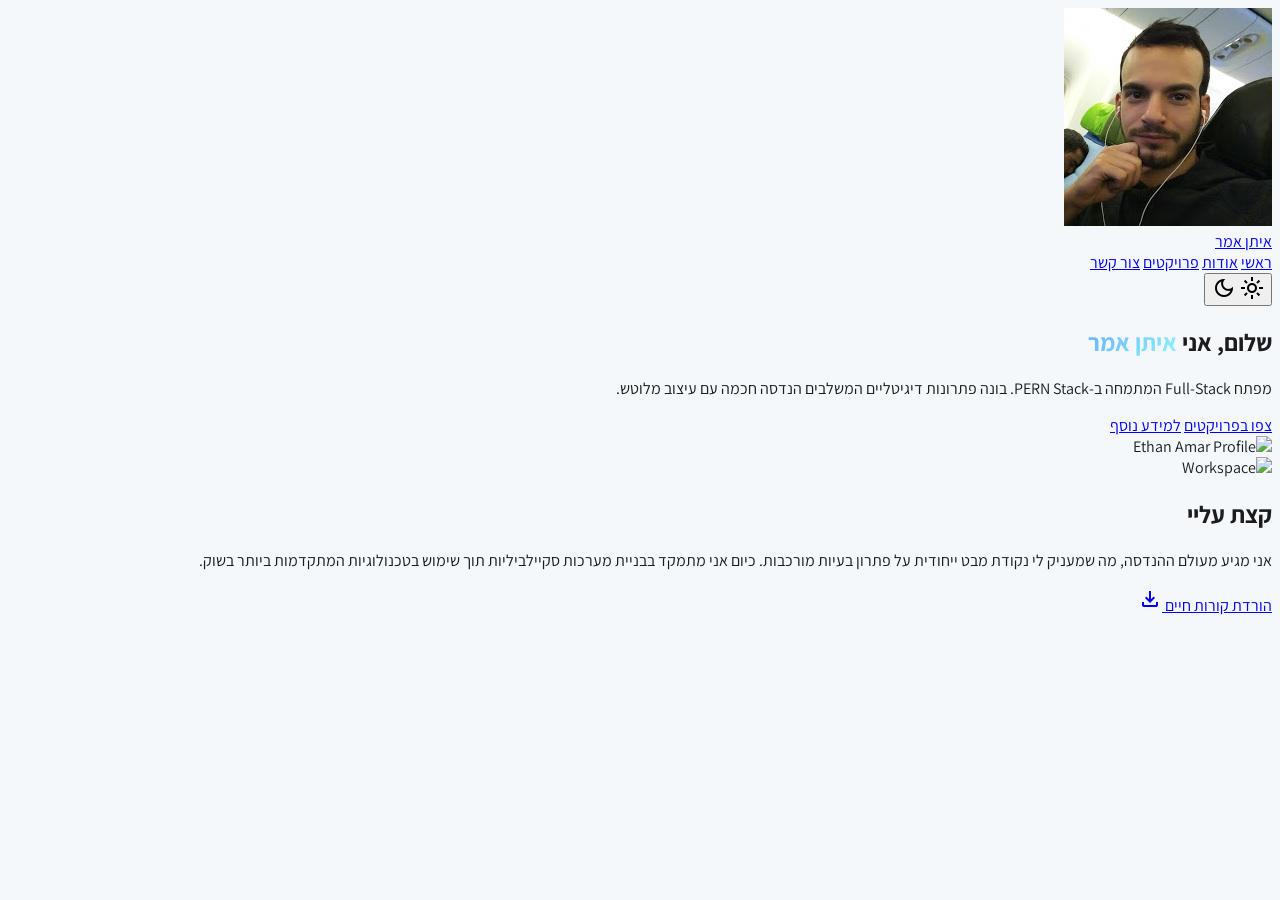
==== index.html @ 46125f2a "MPV and inspiration designs" ====
<!DOCTYPE html>
<html class="light" dir="rtl" lang="he">

<head>
  <meta charset="utf-8" />
  <meta name="viewport" content="width=device-width, initial-scale=1.0" />

  <script src="https://cdn.tailwindcss.com?plugins=forms"></script>
  <link rel="stylesheet" href="https://fonts.googleapis.com/css2?family=Material+Symbols+Outlined" />
  <link rel="stylesheet" href="./style/style.css">

  <script src="./script/tailwind.config.js"></script>
</head>

<body class="font-body">
  <!-- Navigation Bar -->
  <nav class="fixed top-0 w-full z-50 border-b border-on-surface/10 bg-surface/80 backdrop-blur-md">
    <div class="max-w-7xl mx-auto flex justify-between items-center px-8 py-4">
      <a href="index.html">
        <div class="flex items-center gap-3">
          <div class="w-10 h-10 rounded-full overflow-hidden border-2 border-primary shadow-sm">
            <img src="./images/profile-pic.jpg" alt="איתן אמר" class="w-full h-full object-cover">
          </div>
          <span class="text-xl font-headline font-bold tracking-tighter">איתן אמר</span>
        </div>
      </a>

      <div class="hidden md:flex items-center gap-10">
        <a href="#hero" class="text-primary font-semibold border-b-2 border-primary">ראשי</a>
        <a href="#about" class="hover:text-primary transition-colors">אודות</a>
        <a href="#projects" class="hover:text-primary transition-colors">פרויקטים</a>
        <a href="#contact" class="hover:text-primary transition-colors">צור קשר</a>
      </div>

      <button id="theme-toggle" class="p-2.5 rounded-xl border-on-surface/10 bg-surface/80 backdrop-blur-md hover:ring-2 ring-primary transition-all ">
        <span id="theme-light-icon" class="material-symbols-outlined hidden">light_mode</span>
        <span id="theme-dark-icon" class="material-symbols-outlined">dark_mode</span>
      </button>
    </div>
  </nav>

  <main>
    <!-- Hero Section -->
    <section id="hero"
      class="pt-40 pb-20 px-8 max-w-7xl mx-auto flex flex-col md:flex-row-reverse items-center justify-between gap-12">
      <div class="w-full md:w-1/2 text-right space-y-6">
        <h1 class="text-5xl md:text-7xl font-headline font-black leading-tight">
          שלום, אני <span class="hero-gradient-text">איתן אמר</span>
        </h1>
        <p class="text-xl text-on-surface-variant max-w-xl leading-relaxed">
          מפתח Full-Stack המתמחה ב-PERN Stack. בונה פתרונות דיגיטליים המשלבים הנדסה חכמה עם עיצוב מלוטש.
        </p>
        <div class="flex flex-row-reverse gap-4">
          <a href="#projects"
            class="bg-hero-grad text-white px-8 py-4 rounded-2xl font-bold text-lg hover:scale-95 transition-transform shadow-lg shadow-primary/20">צפו
            בפרויקטים</a>
          <a href="#about"
            class="bg-surface-container px-8 py-4 rounded-2xl font-bold text-lg hover:bg-on-surface/5 transition-colors border border-on-surface/10">למידע
            נוסף</a>
        </div>
      </div>

      <div class="w-full md:w-1/2 flex justify-center">
        <div class="relative w-80 h-80 md:w-[450px] md:h-[450px]">
          <div class="absolute inset-0 hero-gradient rounded-full opacity-10 animate-pulse"></div>
          <img alt="Ethan Amar Profile"
            class="w-full h-full object-cover rounded-[3rem] shadow-2xl grayscale hover:grayscale-0 transition-all duration-700"
            data-alt="Professional portrait of a modern minimalist designer in a light grey studio setting with soft natural window light"
            src="https://lh3.googleusercontent.com/aida-public/[base64]" />
        </div>
    </section>

    <section id="about" class="bg-surface-container py-24 px-8">
      <div class="max-w-7xl mx-auto flex flex-col md:flex-row items-center gap-16">
        <div class="w-full md:w-1/2">
          <div class="aspect-square bg-on-surface/5 rounded-[2.5rem] overflow-hidden border border-on-surface/10">
            <img src="./images/workspace.jpg" class="w-full h-full object-cover" alt="Workspace">
          </div>
        </div>
        <div class="w-full md:w-1/2 text-right space-y-6">
          <h2 class="text-4xl font-headline font-bold">קצת עליי</h2>
          <div class="w-16 h-1.5 bg-hero-grad rounded-full mr-0 ml-auto"></div>
          <p class="text-lg text-on-surface-variant leading-loose">
            אני מגיע מעולם ההנדסה, מה שמעניק לי נקודת מבט ייחודית על פתרון בעיות מורכבות. כיום אני מתמקד בבניית מערכות
            סקיילביליות תוך שימוש בטכנולוגיות המתקדמות ביותר בשוק.
          </p>

          <div class="pt-4">
            <a href="./projects/Eitan_Amar_CV.pdf" download
              class="inline-flex items-center gap-3 bg-primary text-surface px-8 py-3.5 rounded-xl font-bold hover:opacity-90 transition-all shadow-md">
              <span>הורדת קורות חיים</span>
              <span class="material-symbols-outlined">download</span>
            </a>
          </div>
        </div>
      </div>
    </section>
  </main>

  <script src="./script/main.js"></script>
</body>

</html>
---- style/style.css ----
@import url('https://fonts.googleapis.com/css2?family=Assistant:wght@300;400;600;700&family=Heebo:wght@300;700;900&display=swap');

/* Color palette configuration: 
   Light mode uses Cyan/Teal tones, Dark mode uses Purple/Indigo tones.
*/

:root {
    /* Light Mode: Cyan/Teal Theme */
    --color-primary: #49a1ff;
    --color-primary-variant: #8ff5ff;
    --color-surface: #f5f8fa;
    --color-on-surface: #1a1c1e;
    --color-on-surface-variant: #5c6063;
    --color-surface-container: #e1e7ed;
    --gradient-hero: linear-gradient(135deg, #65afff 0%, #8ff5ff 100%);
    --card-shadow: 0 4px 20px rgba(0, 76, 85, 0.08);
}

.dark {
    /* Dark Mode: Purple/Indigo Theme */
    --color-primary: #9795ff;
    --color-primary-variant: #4a40e0;
    --color-surface: #0f0c1d;
    --color-on-surface: #f1f0ff;
    --color-on-surface-variant: #a2a1b5;
    --color-surface-container: #1b182e;
    --gradient-hero: linear-gradient(135deg, #4a40e0 0%, #9795ff 100%);
    --card-shadow: 0 4px 30px rgba(0, 0, 0, 0.6);
}

/* Base styles and typography */
body {
    background-color: var(--color-surface);
    color: var(--color-on-surface);
    transition: background-color 0.3s ease, color 0.3s ease;
    font-family: 'Assistant', sans-serif;
}

/* Hero Background Color */
.hero-gradient {
    background: var(--gradient-hero);
}

.hero-gradient-text {
    background: var(--gradient-hero);
    background-clip: text;
    -webkit-background-clip: text;
    -webkit-text-fill-color: transparent;
}

.material-symbols-outlined {
    font-variation-settings: 'FILL' 0, 'wght' 400, 'GRAD' 0, 'opsz' 24;
}
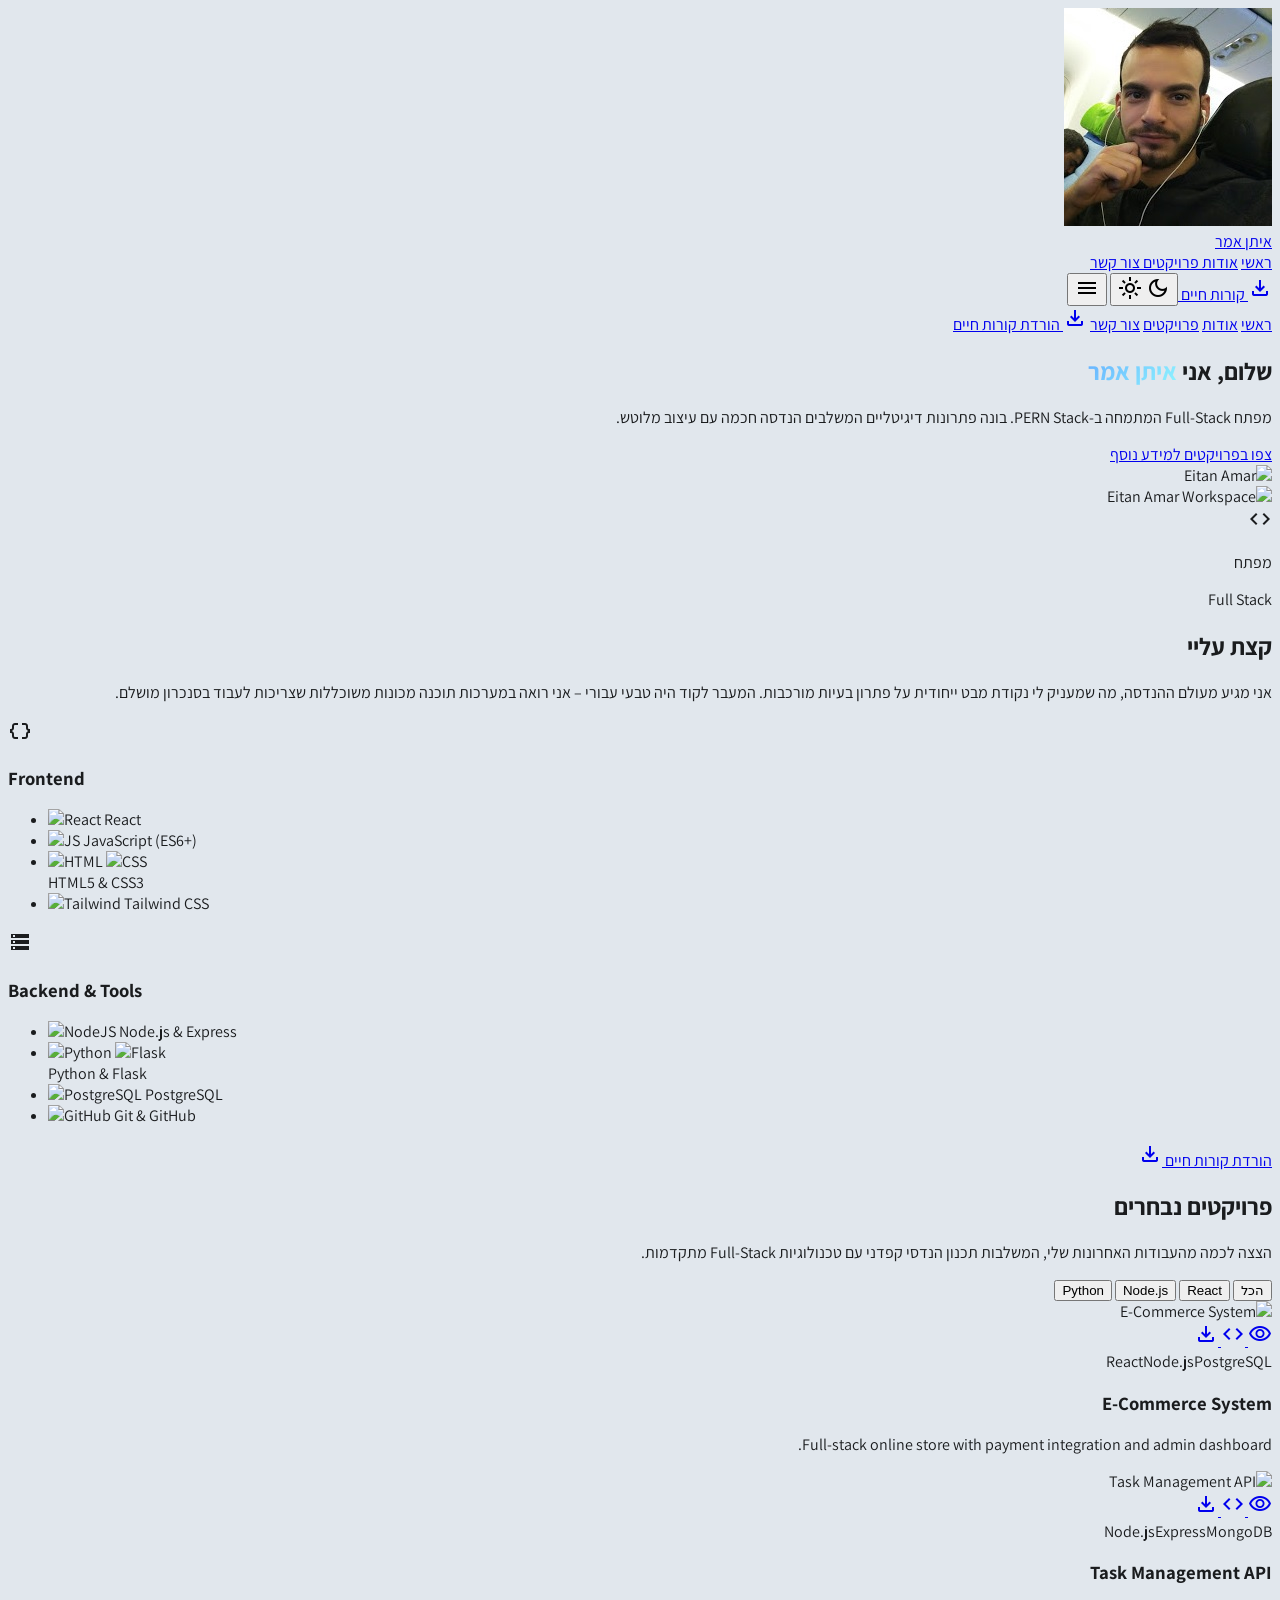
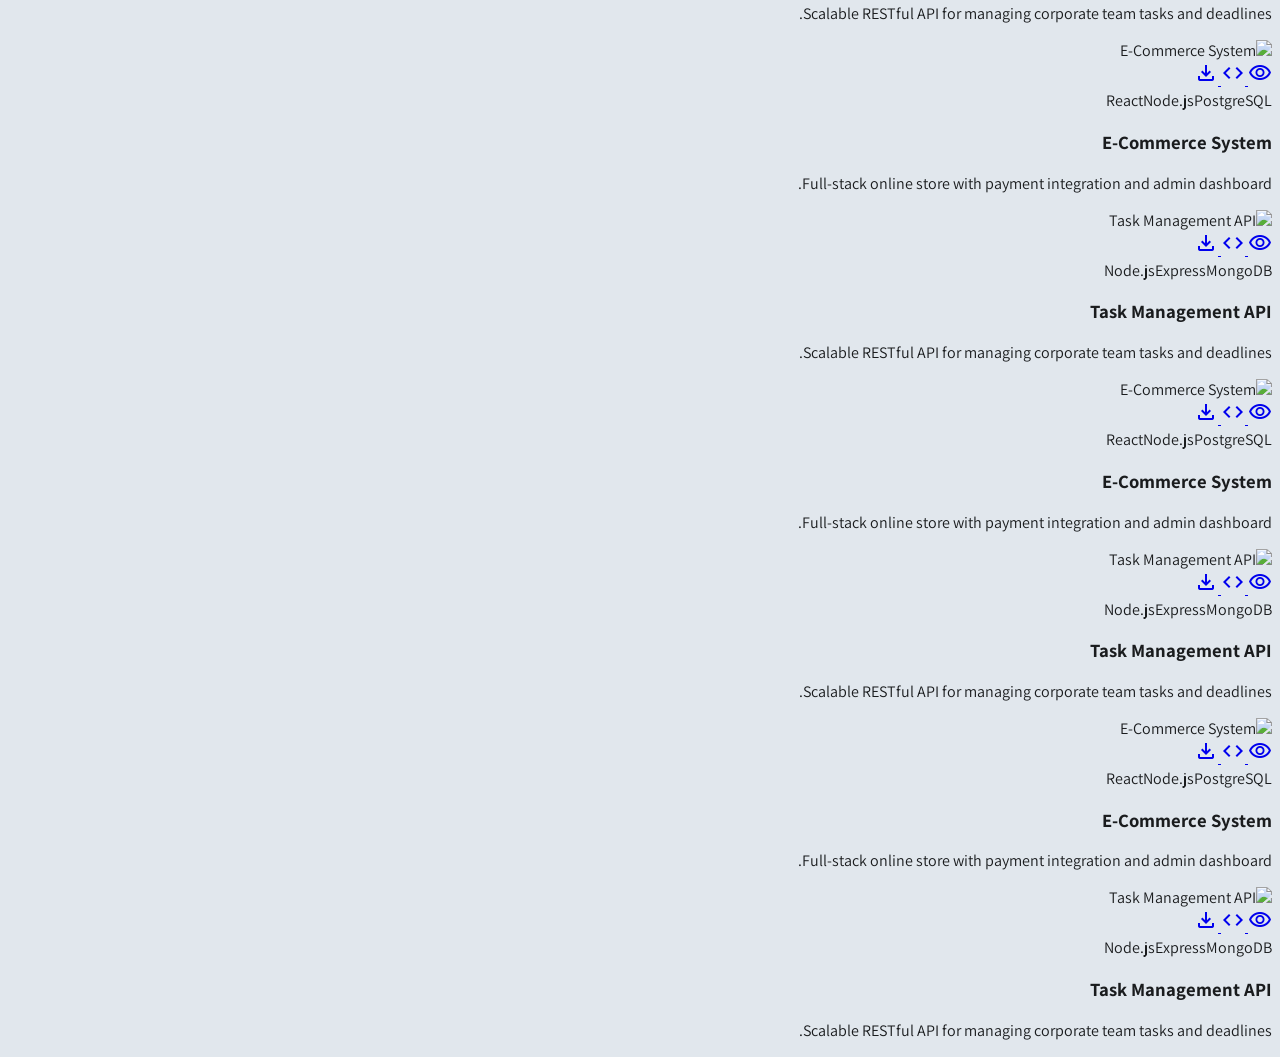
==== commit 9e9b59e1: "Hero, About and Projects sections" ====
--- a/index.html
+++ b/index.html
@@ -9,95 +9,307 @@
   <link rel="stylesheet" href="https://fonts.googleapis.com/css2?family=Material+Symbols+Outlined" />
   <link rel="stylesheet" href="./style/style.css">
 
+  <link href="https://unpkg.com/aos@2.3.1/dist/aos.css" rel="stylesheet">
+  <script src="https://unpkg.com/aos@2.3.1/dist/aos.js"></script>
+
   <script src="./script/tailwind.config.js"></script>
 </head>
 
 <body class="font-body">
-  <!-- Navigation Bar -->
-  <nav class="fixed top-0 w-full z-50 border-b border-on-surface/10 bg-surface/80 backdrop-blur-md">
-    <div class="max-w-7xl mx-auto flex justify-between items-center px-8 py-4">
-      <a href="index.html">
+  <header>
+    <!-- Navigation Bar -->
+    <nav
+      class="fixed top-0 w-full z-50 border-b border-on-surface/5 bg-surface/70 backdrop-blur-xl transition-all duration-300">
+      <div class="max-w-7xl mx-auto flex justify-between items-center px-6 md:px-8 py-3">
+        <!-- Logo & Profile -->
+        <a href="index.html">
+          <div class="flex items-center gap-3 group">
+            <div
+              class="w-10 h-10 rounded-full overflow-hidden border-2 border-primary shadow-sm group-hover:scale-105 transition-transform">
+              <img src="./images/profile-pic.jpg" alt="איתן אמר" class="w-full h-full object-cover">
+            </div>
+            <span class="text-xl font-headline font-bold tracking-tighter text-on-surface">איתן אמר</span>
+          </div>
+        </a>
+
+        <!-- Desktop Links -->
+        <div class="hidden md:flex items-center gap-10">
+          <a href="#hero"
+            class="relative text-primary font-bold after:absolute after:bottom-[-4px] after:right-0 after:w-full after:h-0.5 after:bg-primary">ראשי</a>
+          <a href="#about" class="text-on-surface-variant hover:text-primary transition-colors relative group">
+            אודות
+            <span class="absolute bottom-[-4px] right-0 w-0 h-0.5 bg-primary transition-all group-hover:w-full"></span>
+          </a>
+          <a href="#projects" class="text-on-surface-variant hover:text-primary transition-colors relative group">
+            פרויקטים
+            <span class="absolute bottom-[-4px] right-0 w-0 h-0.5 bg-primary transition-all group-hover:w-full"></span>
+          </a>
+          <a href="#contact" class="text-on-surface-variant hover:text-primary transition-colors relative group">
+            צור קשר
+            <span class="absolute bottom-[-4px] right-0 w-0 h-0.5 bg-primary transition-all group-hover:w-full"></span>
+          </a>
+        </div>
+
+        <!-- Actions -->
         <div class="flex items-center gap-3">
-          <div class="w-10 h-10 rounded-full overflow-hidden border-2 border-primary shadow-sm">
-            <img src="./images/profile-pic.jpg" alt="איתן אמר" class="w-full h-full object-cover">
-          </div>
-          <span class="text-xl font-headline font-bold tracking-tighter">איתן אמר</span>
-        </div>
-      </a>
-
-      <div class="hidden md:flex items-center gap-10">
-        <a href="#hero" class="text-primary font-semibold border-b-2 border-primary">ראשי</a>
-        <a href="#about" class="hover:text-primary transition-colors">אודות</a>
-        <a href="#projects" class="hover:text-primary transition-colors">פרויקטים</a>
-        <a href="#contact" class="hover:text-primary transition-colors">צור קשר</a>
-      </div>
-
-      <button id="theme-toggle" class="p-2.5 rounded-xl border-on-surface/10 bg-surface/80 backdrop-blur-md hover:ring-2 ring-primary transition-all ">
-        <span id="theme-light-icon" class="material-symbols-outlined hidden">light_mode</span>
-        <span id="theme-dark-icon" class="material-symbols-outlined">dark_mode</span>
-      </button>
-    </div>
-  </nav>
+          <a href="./projects/Eitan_Amar_CV.pdf" download
+            class="hidden sm:flex items-center gap-2 bg-primary/10 text-primary px-4 py-2 rounded-xl font-bold text-sm hover:bg-primary hover:text-surface transition-all">
+            <span class="material-symbols-outlined text-lg">download</span>
+            קורות חיים
+          </a>
+          <!-- Light and Dark Toggle Button -->
+          <button id="theme-toggle"
+            class="p-2.5 rounded-xl hover:bg-primary/10 transition-all duration-300 group flex items-center justify-center">
+            <span id="theme-dark-icon"
+              class="material-symbols-outlined text-on-surface group-hover:text-purple-400 group-hover:rotate-12 transition-all duration-300">
+              dark_mode
+            </span>
+            <span id="theme-light-icon"
+              class="material-symbols-outlined text-on-surface group-hover:text-blue-300 group-hover:scale-110 transition-all duration-300 hidden">
+              light_mode
+            </span>
+          </button>
+          <!-- Mobile Menu Button -->
+          <button id="mobile-menu-btn" class="md:hidden p-2 rounded-xl text-on-surface">
+            <span class="material-symbols-outlined">menu</span>
+          </button>
+        </div>
+      </div>
+
+      <!-- Mobile Menu -->
+      <div id="mobile-menu"
+        class="md:hidden absolute top-full left-0 w-full bg-surface/95 backdrop-blur-xl border-b border-on-surface/5 py-8 px-8 flex flex-col gap-6 shadow-2xl transition-all duration-300 ease-in-out invisible opacity-0 -translate-y-4">
+        <a href="#hero" class="text-2xl font-bold text-primary border-r-4 border-primary pr-4">ראשי</a>
+        <a href="#about"
+          class="text-xl font-medium text-on-surface-variant hover:text-primary pr-4 transition-colors">אודות</a>
+        <a href="#projects"
+          class="text-xl font-medium text-on-surface-variant hover:text-primary pr-4 transition-colors">פרויקטים</a>
+        <a href="#contact"
+          class="text-xl font-medium text-on-surface-variant hover:text-primary pr-4 transition-colors">צור קשר</a>
+        <a href="./projects/Eitan_Amar_CV.pdf" download
+          class="mt-4 flex items-center justify-center gap-2 bg-primary text-surface py-4 rounded-2xl font-bold text-lg">
+          <span class="material-symbols-outlined">download</span>
+          הורדת קורות חיים
+        </a>
+      </div>
+    </nav>
+  </header>
 
   <main>
     <!-- Hero Section -->
     <section id="hero"
-      class="pt-40 pb-20 px-8 max-w-7xl mx-auto flex flex-col md:flex-row-reverse items-center justify-between gap-12">
-      <div class="w-full md:w-1/2 text-right space-y-6">
-        <h1 class="text-5xl md:text-7xl font-headline font-black leading-tight">
+      class="mt-20 md:pt-20 pb-24 px-8 max-w-7xl mx-auto flex flex-col md:flex-row-reverse items-center justify-between gap-16">
+      <div class="w-full md:w-1/2 space-y-8 text-center md:text-right">
+        <h1 data-aos="fade-up" class="text-6xl md:text-8xl font-headline font-black text-on-surface">
           שלום, אני <span class="hero-gradient-text">איתן אמר</span>
         </h1>
-        <p class="text-xl text-on-surface-variant max-w-xl leading-relaxed">
-          מפתח Full-Stack המתמחה ב-PERN Stack. בונה פתרונות דיגיטליים המשלבים הנדסה חכמה עם עיצוב מלוטש.
-        </p>
-        <div class="flex flex-row-reverse gap-4">
+
+        <div data-aos="fade-right" data-aos-delay="200" class="relative group">
+          <p class="text-xl md:text-2xl font-body text-on-surface-variant max-w-xl leading-relaxed">
+            מפתח Full-Stack המתמחה ב-PERN Stack. בונה פתרונות דיגיטליים המשלבים הנדסה חכמה עם עיצוב מלוטש.
+          </p>
+        </div>
+
+        <div class="flex flex-row-reverse gap-6 pt-4">
           <a href="#projects"
-            class="bg-hero-grad text-white px-8 py-4 rounded-2xl font-bold text-lg hover:scale-95 transition-transform shadow-lg shadow-primary/20">צפו
-            בפרויקטים</a>
+            class="bg-hero-grad text-white px-10 py-4 rounded-2xl font-bold text-xl transition-all duration-300 hover:scale-[0.98] hover:shadow-primary-glow">
+            צפו בפרויקטים
+          </a>
           <a href="#about"
-            class="bg-surface-container px-8 py-4 rounded-2xl font-bold text-lg hover:bg-on-surface/5 transition-colors border border-on-surface/10">למידע
-            נוסף</a>
+            class="bg-surface-container-high text-on-surface px-10 py-4 rounded-2xl font-bold text-xl border border-on-surface/10 hover:bg-surface-container transition-all">
+            למידע נוסף
+          </a>
         </div>
       </div>
 
       <div class="w-full md:w-1/2 flex justify-center">
-        <div class="relative w-80 h-80 md:w-[450px] md:h-[450px]">
-          <div class="absolute inset-0 hero-gradient rounded-full opacity-10 animate-pulse"></div>
-          <img alt="Ethan Amar Profile"
-            class="w-full h-full object-cover rounded-[3rem] shadow-2xl grayscale hover:grayscale-0 transition-all duration-700"
-            data-alt="Professional portrait of a modern minimalist designer in a light grey studio setting with soft natural window light"
-            src="https://lh3.googleusercontent.com/aida-public/[base64]" />
-        </div>
+        <div class="relative group">
+          <div
+            class="absolute -inset-4 bg-hero-grad opacity-20 blur-3xl rounded-full group-hover:opacity-30 transition-opacity">
+          </div>
+          <div
+            class="relative w-72 h-72 md:w-[480px] md:h-[480px] overflow-hidden rounded-[4rem] border-8 border-surface-container shadow-2xl">
+            <img
+              src="https://lh3.googleusercontent.com/aida-public/[base64]"
+              class="w-full h-full object-cover grayscale hover:grayscale-0 transition-all duration-700 scale-110 hover:scale-100"
+              alt="Eitan Amar">
+          </div>
+        </div>
+      </div>
     </section>
 
-    <section id="about" class="bg-surface-container py-24 px-8">
-      <div class="max-w-7xl mx-auto flex flex-col md:flex-row items-center gap-16">
-        <div class="w-full md:w-1/2">
-          <div class="aspect-square bg-on-surface/5 rounded-[2.5rem] overflow-hidden border border-on-surface/10">
-            <img src="./images/workspace.jpg" class="w-full h-full object-cover" alt="Workspace">
-          </div>
-        </div>
-        <div class="w-full md:w-1/2 text-right space-y-6">
-          <h2 class="text-4xl font-headline font-bold">קצת עליי</h2>
-          <div class="w-16 h-1.5 bg-hero-grad rounded-full mr-0 ml-auto"></div>
-          <p class="text-lg text-on-surface-variant leading-loose">
-            אני מגיע מעולם ההנדסה, מה שמעניק לי נקודת מבט ייחודית על פתרון בעיות מורכבות. כיום אני מתמקד בבניית מערכות
-            סקיילביליות תוך שימוש בטכנולוגיות המתקדמות ביותר בשוק.
+    <!-- About Me Section -->
+    <section id="about" class="relative bg-surface-container py-24 px-8 overflow-hidden">
+      <div
+        class="absolute top-0 left-0 w-72 h-72 bg-primary/5 blur-[120px] rounded-full -translate-x-1/2 -translate-y-1/2">
+      </div>
+      <div class="max-w-7xl mx-auto flex flex-col md:flex-row items-center gap-16 relative z-10">
+
+        <div class="w-full md:w-[40%] flex justify-center items-center" data-aos="fade-left">
+          <div class="relative w-full max-w-[320px] md:max-w-[380px]">
+            <div class="absolute -bottom-4 -right-4 w-full h-full border-2 border-primary/20 rounded-[2rem] -z-10">
+            </div>
+
+            <div
+              class="aspect-[4/5] bg-on-surface/5 rounded-[2rem] overflow-hidden border border-on-surface/10 shadow-2xl">
+              <img src="https://images.unsplash.com/photo-1498050108023-c5249f4df085?auto=format&fit=crop&q=80&w=800"
+                class="w-full h-full object-cover hover:scale-110 transition-transform duration-700"
+                alt="Eitan Amar Workspace">
+            </div>
+
+            <div
+              class="absolute -bottom-4 -left-6 bg-surface p-3 rounded-xl shadow-lg border border-on-surface/5 flex items-center gap-2"
+              data-aos="zoom-in" data-aos-delay="400">
+              <div class="w-10 h-10 bg-primary/10 rounded-lg flex items-center justify-center text-primary">
+                <span class="material-symbols-outlined text-xl">code</span>
+              </div>
+              <div class="text-right">
+                <p class="text-xs text-primary text-on-surface-variant font-bold leading-none">מפתח</p>
+                <p class="text-s font-black text-on-surface">Full Stack</p>
+              </div>
+            </div>
+          </div>
+        </div>
+
+        <div class="w-full md:w-[60%] text-right space-y-8" data-aos="fade-right">
+          <div class="space-y-2">
+            <h2 class="text-4xl md:text-5xl font-headline font-black text-on-surface">קצת עליי</h2>
+            <div class="w-20 h-2 bg-hero-grad rounded-full mr-0 ml-auto"></div>
+          </div>
+
+          <p class="text-xl text-on-surface-variant leading-relaxed font-body">
+            אני מגיע מעולם ההנדסה, מה שמעניק לי נקודת מבט ייחודית על פתרון בעיות מורכבות.
+            המעבר לקוד היה טבעי עבורי – אני רואה במערכות תוכנה מכונות משוכללות שצריכות לעבוד בסנכרון מושלם.
           </p>
 
-          <div class="pt-4">
+          <div class="grid grid-cols-1 sm:grid-cols-2 gap-6 pt-6">
+
+            <div dir="ltr"
+              class="bg-on-surface/5 border border-on-surface/5 rounded-2xl p-6 hover:border-primary/20 transition-all group"
+              data-aos="fade-up">
+              <div class="flex items-center gap-3 mb-6">
+                <div
+                  class="w-10 h-10 rounded-lg bg-primary/10 flex items-center justify-center text-primary group-hover:bg-primary group-hover:text-surface transition-colors">
+                  <span class="material-symbols-outlined">data_object</span>
+                </div>
+                <h3 class="text-xl font-black text-on-surface">Frontend</h3>
+              </div>
+
+              <ul class="space-y-4 text-right">
+                <li class="flex items-center gap-3 text-on-surface-variant font-semibold text-lg group/item">
+                  <img src="https://cdn.jsdelivr.net/gh/devicons/devicon/icons/react/react-original.svg"
+                    class="w-6 h-6 grayscale group-hover/item:grayscale-0 transition-all" alt="React">
+                  React
+                </li>
+                <li class="flex items-center gap-3 text-on-surface-variant font-semibold text-lg group/item">
+                  <img src="https://cdn.jsdelivr.net/gh/devicons/devicon/icons/javascript/javascript-original.svg"
+                    class="w-6 h-6 grayscale group-hover/item:grayscale-0 transition-all" alt="JS">
+                  JavaScript (ES6+)
+                </li>
+                <li class="flex items-center gap-3 text-on-surface-variant font-semibold text-lg group/item">
+                  <div class="flex gap-1">
+                    <img src="https://cdn.jsdelivr.net/gh/devicons/devicon/icons/html5/html5-original.svg"
+                      class="w-6 h-6 grayscale group-hover/item:grayscale-0 transition-all" alt="HTML">
+                    <img src="https://cdn.jsdelivr.net/gh/devicons/devicon/icons/css3/css3-original.svg"
+                      class="w-6 h-6 grayscale group-hover/item:grayscale-0 transition-all" alt="CSS">
+                  </div>
+                  HTML5 & CSS3
+                </li>
+                <li class="flex items-center gap-3 text-on-surface-variant font-semibold text-lg group/item">
+                  <img src="https://cdn.jsdelivr.net/gh/devicons/devicon/icons/tailwindcss/tailwindcss-original.svg"
+                    class="w-6 h-6 grayscale group-hover/item:grayscale-0 transition-all" alt="Tailwind">
+                  Tailwind CSS
+                </li>
+              </ul>
+            </div>
+
+            <div dir="ltr"
+              class="bg-on-surface/5 border border-on-surface/5 rounded-2xl p-6 hover:border-primary/20 transition-all group"
+              data-aos="fade-up" data-aos-delay="100">
+              <div class="flex items-center gap-3 mb-6">
+                <div
+                  class="w-10 h-10 rounded-lg bg-primary/10 flex items-center justify-center text-primary group-hover:bg-primary group-hover:text-surface transition-colors">
+                  <span class="material-symbols-outlined">storage</span>
+                </div>
+                <h3 class="text-xl font-black text-on-surface">Backend & Tools</h3>
+              </div>
+
+              <ul class="space-y-4 text-right">
+                <li class="flex items-center gap-3 text-on-surface-variant font-semibold text-lg group/item">
+                  <img src="https://cdn.jsdelivr.net/gh/devicons/devicon/icons/nodejs/nodejs-original.svg"
+                    class="w-6 h-6 grayscale group-hover/item:grayscale-0 transition-all" alt="NodeJS">
+                  Node.js & Express
+                </li>
+                <li class="flex items-center gap-3 text-on-surface-variant font-semibold text-lg group/item">
+                  <div class="flex gap-1">
+                    <img src="https://cdn.jsdelivr.net/gh/devicons/devicon/icons/python/python-original.svg"
+                      class="w-6 h-6 grayscale group-hover/item:grayscale-0 transition-all" alt="Python">
+                    <img src="https://cdn.jsdelivr.net/gh/devicons/devicon/icons/flask/flask-original.svg"
+                      class="w-6 h-6 dark:invert grayscale group-hover/item:grayscale-0 transition-all" alt="Flask">
+                  </div>
+                  Python & Flask
+                </li>
+                <li class="flex items-center gap-3 text-on-surface-variant font-semibold text-lg group/item">
+                  <img src="https://cdn.jsdelivr.net/gh/devicons/devicon/icons/postgresql/postgresql-original.svg"
+                    class="w-6 h-6 grayscale group-hover/item:grayscale-0 transition-all" alt="PostgreSQL">
+                  PostgreSQL
+                </li>
+                <li class="flex items-center gap-3 text-on-surface-variant font-semibold text-lg group/item">
+                  <img src="https://cdn.jsdelivr.net/gh/devicons/devicon/icons/github/github-original.svg"
+                    class="w-6 h-6 dark:invert grayscale group-hover/item:grayscale-0 transition-all" alt="GitHub">
+                  Git & GitHub
+                </li>
+              </ul>
+            </div>
+
+          </div>
+
+          <div class="pt-6 text-center">
             <a href="./projects/Eitan_Amar_CV.pdf" download
-              class="inline-flex items-center gap-3 bg-primary text-surface px-8 py-3.5 rounded-xl font-bold hover:opacity-90 transition-all shadow-md">
+              class="group inline-flex items-center gap-3 bg-primary text-surface px-10 py-4 rounded-2xl font-bold hover:shadow-primary-glow transition-all duration-300">
               <span>הורדת קורות חיים</span>
-              <span class="material-symbols-outlined">download</span>
+              <span class="material-symbols-outlined group-hover:translate-y-1 transition-transform">download</span>
             </a>
           </div>
         </div>
+
+      </div>
+    </section>
+    <section id="projects" class="py-24 px-8 bg-surface">
+      <div class="max-w-7xl mx-auto">
+
+        <div class="text-center mb-16" data-aos="fade-up">
+          <h2 class="text-4xl md:text-5xl font-headline font-black text-on-surface mb-4">פרויקטים נבחרים</h2>
+          <div class="w-24 h-2 bg-hero-grad rounded-full mx-auto"></div>
+          <p class="mt-6 text-on-surface-variant max-w-2xl mx-auto text-lg">
+            הצצה לכמה מהעבודות האחרונות שלי, המשלבות תכנון הנדסי קפדני עם טכנולוגיות Full-Stack מתקדמות.
+          </p>
+        </div>
+
+        <div class="flex flex-wrap justify-center gap-4 mb-12" data-aos="fade-up" data-aos-delay="100">
+          <button
+            class="filter-btn active px-6 py-2 rounded-full font-bold transition-all border border-primary bg-primary text-surface"
+            data-filter="all">הכל</button>
+          <button
+            class="filter-btn px-6 py-2 rounded-full font-bold transition-all border border-on-surface/10 text-on-surface-variant hover:border-primary hover:text-primary"
+            data-filter="react">React</button>
+          <button
+            class="filter-btn px-6 py-2 rounded-full font-bold transition-all border border-on-surface/10 text-on-surface-variant hover:border-primary hover:text-primary"
+            data-filter="node">Node.js</button>
+          <button
+            class="filter-btn px-6 py-2 rounded-full font-bold transition-all border border-on-surface/10 text-on-surface-variant hover:border-primary hover:text-primary"
+            data-filter="python">Python</button>
+        </div>
+
+        <div id="projects-grid" class="grid grid-cols-1 md:grid-cols-2 lg:grid-cols-3 gap-8">
+        </div>
+
       </div>
     </section>
   </main>
 
   <script src="./script/main.js"></script>
+  <script src="./script/projects.js"></script>
 </body>
 
 </html>
--- a/style/style.css
+++ b/style/style.css
@@ -1,44 +1,48 @@
 @import url('https://fonts.googleapis.com/css2?family=Assistant:wght@300;400;600;700&family=Heebo:wght@300;700;900&display=swap');
 
-/* Color palette configuration: 
-   Light mode uses Cyan/Teal tones, Dark mode uses Purple/Indigo tones.
+/* Color palette configuration using RGB numbers only.
+   This allows Tailwind to use the /opacity syntax globally.
 */
 
 :root {
-    /* Light Mode: Cyan/Teal Theme */
-    --color-primary: #49a1ff;
-    --color-primary-variant: #8ff5ff;
-    --color-surface: #f5f8fa;
-    --color-on-surface: #1a1c1e;
-    --color-on-surface-variant: #5c6063;
-    --color-surface-container: #e1e7ed;
+    /* Light Mode: Cyan/Teal Theme (RGB values) */
+    --color-primary: 73 161 255;             /* #49a1ff */
+    --color-primary-variant: 143 245 255;    /* #8ff5ff */
+    --color-surface: 225 231 237;            /* #e1e7ed */
+    --color-on-surface: 26 28 30;            /* #1a1c1e */
+    --color-surface-container: 245 248 250;  /* #f5f8fa */
+    --color-on-surface-variant: 92 96 99;    /* #5c6063 */
+    
+    --nav-bg: 255 255, 255;
     --gradient-hero: linear-gradient(135deg, #65afff 0%, #8ff5ff 100%);
-    --card-shadow: 0 4px 20px rgba(0, 76, 85, 0.08);
+    --shadow-primary-glow: 0 0 20px rgba(73, 161, 255, 0.4);
 }
 
 .dark {
-    /* Dark Mode: Purple/Indigo Theme */
-    --color-primary: #9795ff;
-    --color-primary-variant: #4a40e0;
-    --color-surface: #0f0c1d;
-    --color-on-surface: #f1f0ff;
-    --color-on-surface-variant: #a2a1b5;
-    --color-surface-container: #1b182e;
+    /* Dark Mode: Purple/Indigo Theme (RGB values) */
+    --color-primary: 151 149 255;            /* #9795ff */
+    --color-primary-variant: 74 64 224;      /* #4a40e0 */
+    --color-surface: 15 12 29;               /* #0f0c1d */
+    --color-on-surface: 241 240 255;         /* #f1f0ff */
+    --color-on-surface-variant: 162 161 181; /* #a2a1b5 */
+    --color-surface-container: 27 24 46;     /* #1b182e */
+
+    --nav-bg: 15 12 29;
     --gradient-hero: linear-gradient(135deg, #4a40e0 0%, #9795ff 100%);
-    --card-shadow: 0 4px 30px rgba(0, 0, 0, 0.6);
+    --shadow-primary-glow: 0 0 25px rgba(151, 149, 255, 0.5);
 }
 
-/* Base styles and typography */
+/* Updated body to use rgb() with the variables */
 body {
-    background-color: var(--color-surface);
-    color: var(--color-on-surface);
+    background-color: rgb(var(--color-surface));
+    color: rgb(var(--color-on-surface));
     transition: background-color 0.3s ease, color 0.3s ease;
     font-family: 'Assistant', sans-serif;
 }
 
-/* Hero Background Color */
-.hero-gradient {
-    background: var(--gradient-hero);
+.glass-nav {
+    background-color: rgba(var(--nav-bg), 0.75);
+    backdrop-filter: blur(12px);
 }
 
 .hero-gradient-text {
@@ -50,4 +54,4 @@
 
 .material-symbols-outlined {
     font-variation-settings: 'FILL' 0, 'wght' 400, 'GRAD' 0, 'opsz' 24;
-}
+}
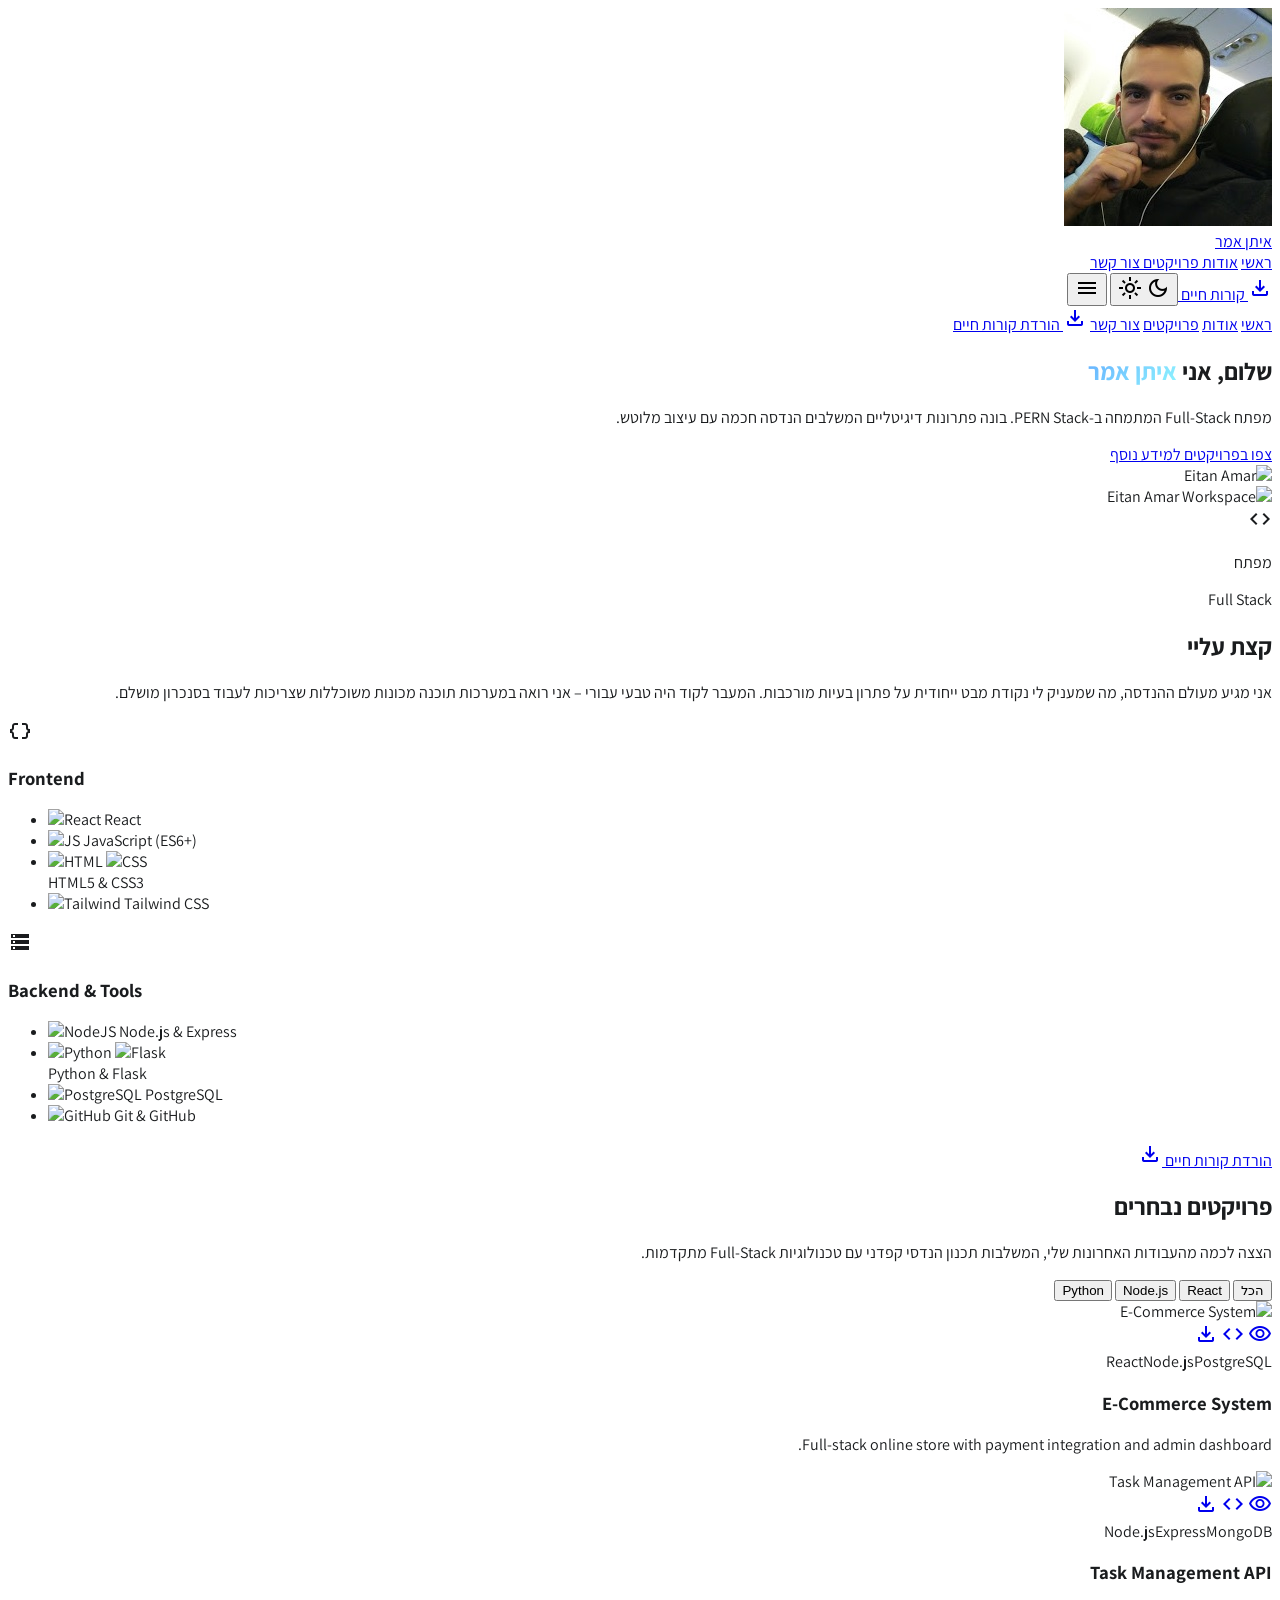
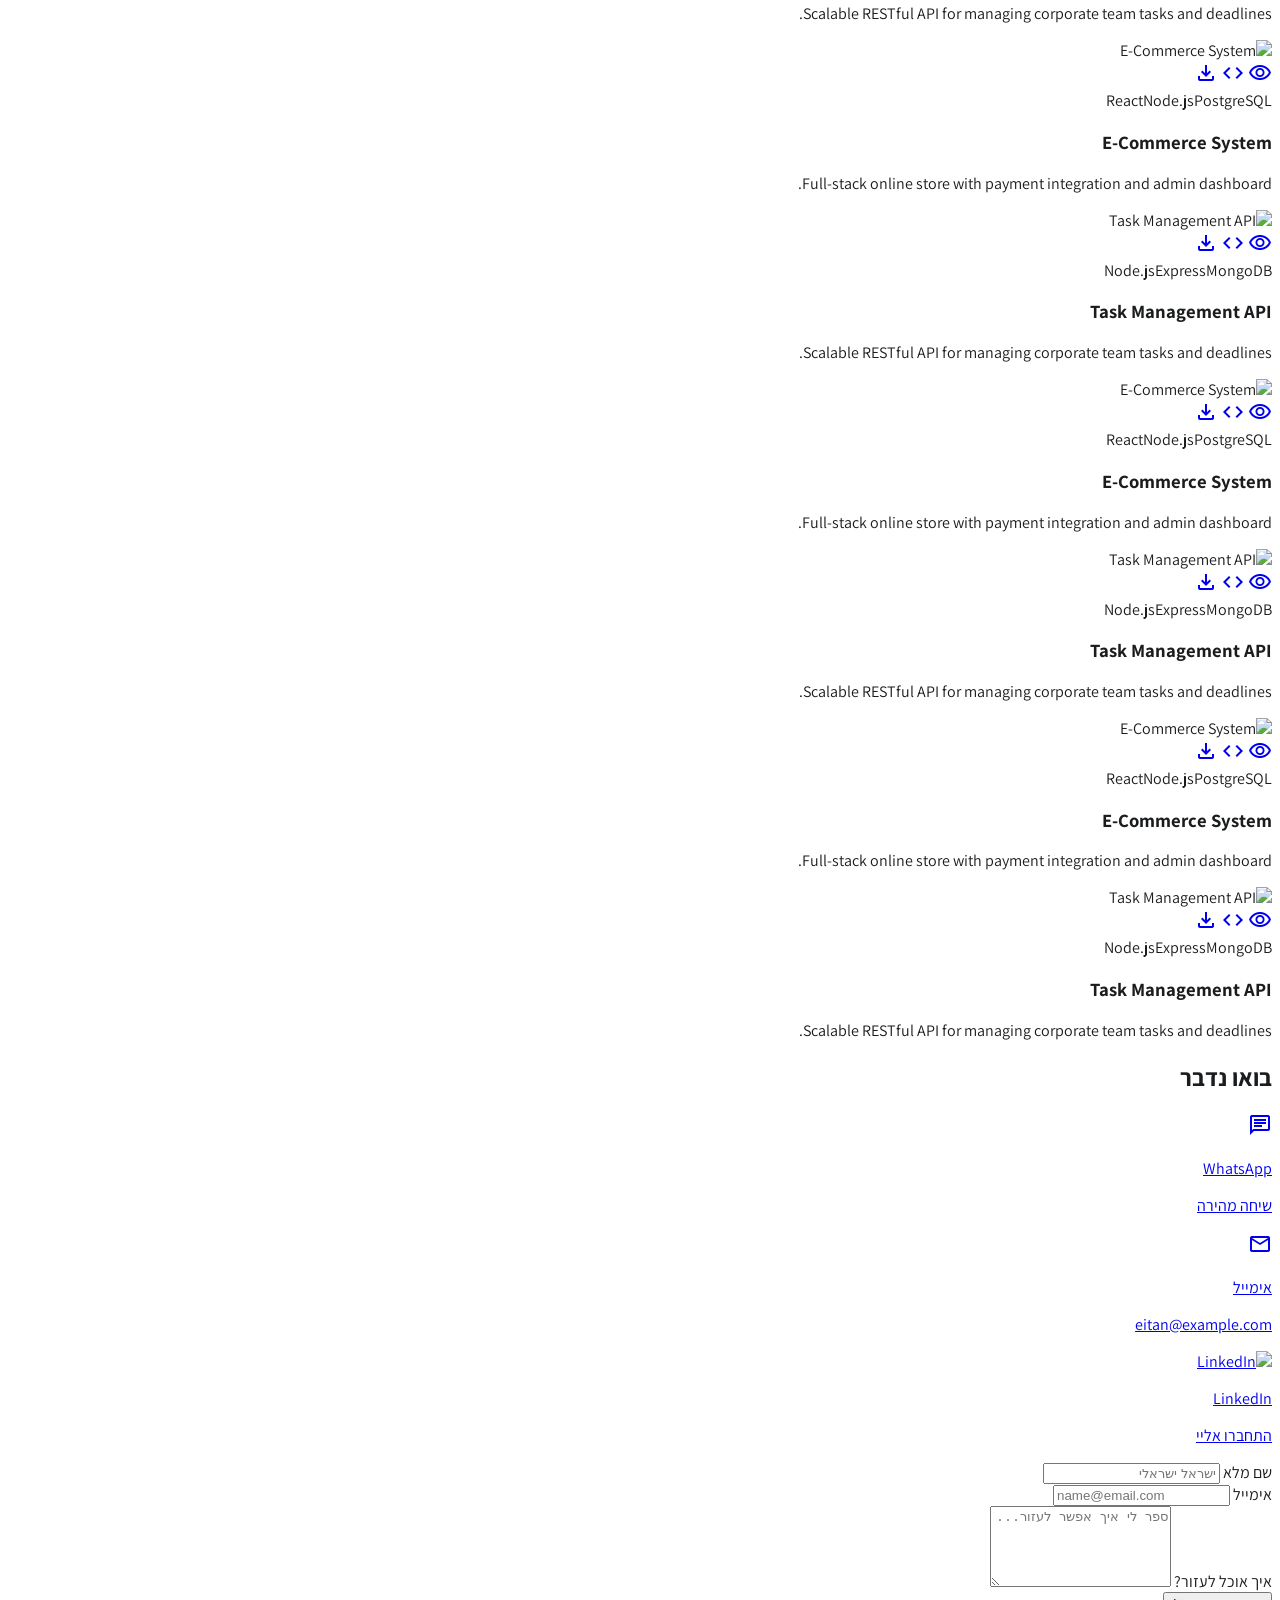
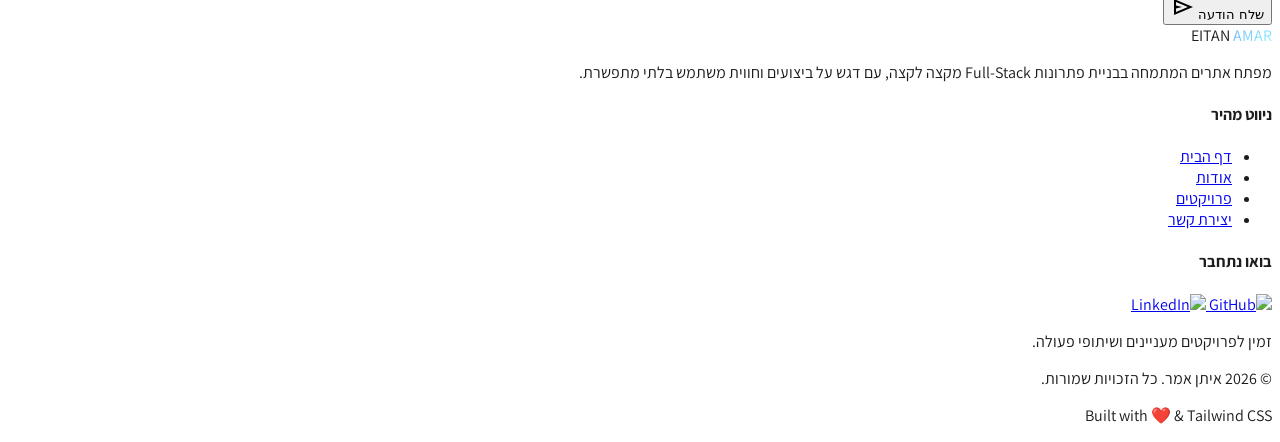
==== commit 081e0c78: "Contact and Footer" ====
--- a/index.html
+++ b/index.html
@@ -5,13 +5,13 @@
   <meta charset="utf-8" />
   <meta name="viewport" content="width=device-width, initial-scale=1.0" />
 
-  <script src="https://cdn.tailwindcss.com?plugins=forms"></script>
   <link rel="stylesheet" href="https://fonts.googleapis.com/css2?family=Material+Symbols+Outlined" />
   <link rel="stylesheet" href="./style/style.css">
 
   <link href="https://unpkg.com/aos@2.3.1/dist/aos.css" rel="stylesheet">
   <script src="https://unpkg.com/aos@2.3.1/dist/aos.js"></script>
 
+  <script src="https://cdn.tailwindcss.com?plugins=forms"></script>
   <script src="./script/tailwind.config.js"></script>
 </head>
 
@@ -52,7 +52,7 @@
 
         <!-- Actions -->
         <div class="flex items-center gap-3">
-          <a href="./projects/Eitan_Amar_CV.pdf" download
+          <a href="./assets/Ethan-Amar-CV26.pdf" download
             class="hidden sm:flex items-center gap-2 bg-primary/10 text-primary px-4 py-2 rounded-xl font-bold text-sm hover:bg-primary hover:text-surface transition-all">
             <span class="material-symbols-outlined text-lg">download</span>
             קורות חיים
@@ -86,8 +86,8 @@
           class="text-xl font-medium text-on-surface-variant hover:text-primary pr-4 transition-colors">פרויקטים</a>
         <a href="#contact"
           class="text-xl font-medium text-on-surface-variant hover:text-primary pr-4 transition-colors">צור קשר</a>
-        <a href="./projects/Eitan_Amar_CV.pdf" download
-          class="mt-4 flex items-center justify-center gap-2 bg-primary text-surface py-4 rounded-2xl font-bold text-lg">
+        <a href="./assets/Ethan-Amar-CV26.pdf" download
+          class="mt-4 flex items-center justify-center gap-2 bg-primary text-white py-4 rounded-2xl font-bold text-lg">
           <span class="material-symbols-outlined">download</span>
           הורדת קורות חיים
         </a>
@@ -112,7 +112,7 @@
 
         <div class="flex flex-row-reverse gap-6 pt-4">
           <a href="#projects"
-            class="bg-hero-grad text-white px-10 py-4 rounded-2xl font-bold text-xl transition-all duration-300 hover:scale-[0.98] hover:shadow-primary-glow">
+            class="bg-hero-grad text-surface px-10 py-4 rounded-2xl font-bold text-xl transition-all duration-300 hover:scale-[0.98] hover:shadow-primary-glow">
             צפו בפרויקטים
           </a>
           <a href="#about"
@@ -275,6 +275,8 @@
 
       </div>
     </section>
+
+    <!-- Projects Section -->
     <section id="projects" class="py-24 px-8 bg-surface">
       <div class="max-w-7xl mx-auto">
 
@@ -301,12 +303,160 @@
             data-filter="python">Python</button>
         </div>
 
-        <div id="projects-grid" class="grid grid-cols-1 md:grid-cols-2 lg:grid-cols-3 gap-8">
-        </div>
-
+        <div id="projects-grid"
+          class="flex md:grid md:grid-cols-2 lg:grid-cols-3 gap-6 overflow-x-auto md:overflow-x-visible snap-x snap-mandatory scrollbar-hide pb-8">
+        </div>
+
+        <div class="flex md:hidden justify-center gap-2 mt-4" id="carousel-dots">
+        </div>
+
+      </div>
+    </section>
+
+    <!-- Contact Me Section -->
+    <section id="contact" class="py-24 px-8 bg-surface-container relative overflow-hidden">
+      <div
+        class="absolute top-1/2 left-1/2 -translate-x-1/2 -translate-y-1/2 w-[600px] h-[600px] bg-primary/5 blur-[120px] rounded-full pointer-events-none">
+      </div>
+
+      <div class="max-w-7xl mx-auto relative z-10">
+        <div class="text-center mb-16" data-aos="fade-up">
+          <h2 class="text-4xl md:text-5xl font-headline font-black text-on-surface mb-4">בואו נדבר</h2>
+          <div class="w-20 h-1.5 bg-hero-grad rounded-full mx-auto"></div>
+        </div>
+
+        <div class="grid grid-cols-1 lg:grid-cols-3 gap-8 items-stretch">
+
+          <div class="lg:col-span-1 flex flex-col gap-4" data-aos="fade-left">
+
+            <a href="https://wa.me/..." target="_blank"
+              class="flex-1 group flex items-center gap-5 p-6 bg-green-500/[0.03] rounded-[2rem] border border-green-500/10 hover:bg-green-500/[0.06] hover:border-green-500/30 transition-all duration-300">
+              <div
+                class="w-12 h-12 bg-green-500/10 rounded-2xl flex items-center justify-center text-green-500 group-hover:scale-110 transition-transform">
+                <span class="material-symbols-outlined">chat</span>
+              </div>
+              <div class="text-right">
+                <p class="text-[11px] text-green-600/60 font-bold uppercase tracking-wider">WhatsApp</p>
+                <p class="text-lg font-bold text-on-surface">שיחה מהירה</p>
+              </div>
+            </a>
+
+            <a href="mailto:eitan@example.com"
+              class="flex-1 group flex items-center gap-5 p-6 bg-primary/[0.03] rounded-[2rem] border border-primary/10 hover:bg-primary/[0.06] hover:border-primary/30 transition-all duration-300">
+              <div
+                class="w-12 h-12 bg-primary/10 rounded-2xl flex items-center justify-center text-primary group-hover:scale-110 transition-transform">
+                <span class="material-symbols-outlined">mail</span>
+              </div>
+              <div class="text-right">
+                <p class="text-[11px] text-primary/60 font-bold uppercase tracking-wider">אימייל</p>
+                <p class="text-lg font-bold text-on-surface">eitan@example.com</p>
+              </div>
+            </a>
+
+            <a href="#"
+              class="flex-1 group flex items-center gap-5 p-6 bg-blue-600/[0.03] rounded-[2rem] border border-blue-600/10 hover:bg-blue-600/[0.06] hover:border-blue-600/30 transition-all duration-300">
+              <div class="w-12 h-12 bg-blue-600/10 rounded-2xl flex items-center justify-center">
+                <img src="https://cdn.jsdelivr.net/gh/devicons/devicon/icons/linkedin/linkedin-original.svg"
+                  class="w-6 h-6" alt="LinkedIn">
+              </div>
+              <div class="text-right">
+                <p class="text-[11px] text-blue-600/60 font-bold uppercase tracking-wider">LinkedIn</p>
+                <p class="text-lg font-bold text-on-surface">התחברו אליי</p>
+              </div>
+            </a>
+          </div>
+
+          <div class="lg:col-span-2" data-aos="fade-right">
+            <form id="contact-form"
+              class="h-full bg-surface-container/30 backdrop-blur-sm p-8 md:p-10 rounded-[2.5rem] border border-on-surface/5 shadow-2xl flex flex-col justify-between">
+              <div class="space-y-6">
+                <div class="grid grid-cols-1 md:grid-cols-2 gap-6">
+                  <div class="space-y-2">
+                    <label class="text-xs font-black pr-2 text-primary">שם מלא</label>
+                    <input type="text" required placeholder="ישראל ישראלי"
+                      class="w-full px-6 py-4 rounded-2xl bg-surface border border-primary/10 focus:border-primary focus:ring-4 focus:ring-primary/5 focus:bg-surface-container transition-all outline-none text-right">
+                  </div>
+                  <div class="space-y-2">
+                    <label class="text-xs font-black pr-2 text-primary">אימייל</label>
+                    <input type="email" required placeholder="name@email.com" dir="ltr"
+                      class="w-full px-6 py-4 rounded-2xl bg-surface border border-primary/10 focus:border-primary focus:ring-4 focus:ring-primary/5 focus:bg-surface-container transition-all outline-none">
+                  </div>
+                </div>
+
+                <div class="space-y-2">
+                  <label class="text-xs font-black pr-2 text-primary">איך אוכל לעזור?</label>
+                  <textarea required rows="5" placeholder="ספר לי איך אפשר לעזור..."
+                    class="w-full px-6 py-4 rounded-2xl bg-surface border border-primary/10 focus:border-primary focus:ring-4 focus:ring-primary/5 focus:bg-surface-container transition-all outline-none text-right resize-none"></textarea>
+                </div>
+              </div>
+
+              <button type="submit"
+                class="mt-8 w-full md:w-max bg-hero-grad text-white px-12 py-4 rounded-2xl font-black text-lg hover:shadow-primary-glow transition-all duration-300 flex items-center justify-center gap-3 mr-auto">
+                <span>שלח הודעה</span>
+                <span class="material-symbols-outlined -scale-x-100">send</span>
+              </button>
+            </form>
+          </div>
+
+        </div>
       </div>
     </section>
   </main>
+
+  <!-- Footer -->
+  <footer class="bg-surface border-t border-on-surface/5 pt-16 pb-8 px-8">
+    <div class="max-w-7xl mx-auto">
+      <div class="grid grid-cols-1 md:grid-cols-3 gap-12 mb-12">
+
+        <div class="space-y-4 text-right">
+          <div class="text-2xl font-headline font-black tracking-tighter">
+            <span class="text-on-surface">EITAN</span>
+            <span class="hero-gradient-text text-primary">AMAR</span>
+          </div>
+          <p class="text-on-surface-variant leading-relaxed max-w-xs">
+            מפתח אתרים המתמחה בבניית פתרונות Full-Stack מקצה לקצה, עם דגש על ביצועים וחווית משתמש בלתי מתפשרת.
+          </p>
+        </div>
+
+        <div class="text-right">
+          <h4 class="text-on-surface font-black mb-6">ניווט מהיר</h4>
+          <ul class="space-y-4 text-on-surface-variant font-medium">
+            <li><a href="#hero" class="hover:text-primary transition-colors">דף הבית</a></li>
+            <li><a href="#about" class="hover:text-primary transition-colors">אודות</a></li>
+            <li><a href="#projects" class="hover:text-primary transition-colors">פרויקטים</a></li>
+            <li><a href="#contact" class="hover:text-primary transition-colors">יצירת קשר</a></li>
+          </ul>
+        </div>
+
+        <div class="text-right">
+          <h4 class="text-on-surface font-black mb-6">בואו נתחבר</h4>
+          <div class="flex flex-row gap-4">
+            <a href="#"
+              class="w-10 h-10 rounded-xl bg-on-surface/5 flex items-center justify-center hover:bg-primary/10 hover:text-primary transition-all">
+              <img src="https://cdn.jsdelivr.net/gh/devicons/devicon/icons/github/github-original.svg"
+                class="w-5 h-5 dark:invert" alt="GitHub">
+            </a>
+            <a href="#"
+              class="w-10 h-10 rounded-xl bg-on-surface/5 flex items-center justify-center hover:bg-primary/10 hover:text-primary transition-all">
+              <img src="https://cdn.jsdelivr.net/gh/devicons/devicon/icons/linkedin/linkedin-original.svg"
+                class="w-5 h-5" alt="LinkedIn">
+            </a>
+          </div>
+          <p class="mt-6 text-sm text-on-surface-variant">
+            זמין לפרויקטים מעניינים ושיתופי פעולה.
+          </p>
+        </div>
+      </div>
+
+      <div
+        class="pt-8 border-t border-on-surface/5 flex flex-col md:flex-row-reverse justify-between items-center gap-4 text-on-surface-variant text-sm font-medium">
+        <p>© 2026 איתן אמר. כל הזכויות שמורות.</p>
+        <div class="flex items-center gap-2">
+          <p>Built with ❤️ & Tailwind CSS</p>
+        </div>
+      </div>
+    </div>
+  </footer>
 
   <script src="./script/main.js"></script>
   <script src="./script/projects.js"></script>
--- a/style/style.css
+++ b/style/style.css
@@ -8,7 +8,7 @@
     /* Light Mode: Cyan/Teal Theme (RGB values) */
     --color-primary: 73 161 255;             /* #49a1ff */
     --color-primary-variant: 143 245 255;    /* #8ff5ff */
-    --color-surface: 225 231 237;            /* #e1e7ed */
+    --color-surface: 255 255 255;            /* #ffffff */
     --color-on-surface: 26 28 30;            /* #1a1c1e */
     --color-surface-container: 245 248 250;  /* #f5f8fa */
     --color-on-surface-variant: 92 96 99;    /* #5c6063 */
@@ -54,4 +54,26 @@
 
 .material-symbols-outlined {
     font-variation-settings: 'FILL' 0, 'wght' 400, 'GRAD' 0, 'opsz' 24;
+}
+
+
+/* ------- Projects Section ------- */
+/* Hide scrollbar for Chrome, Safari and Opera */
+.scrollbar-hide::-webkit-scrollbar {
+    display: none;
+}
+
+/* Hide scrollbar for IE, Edge and Firefox */
+.scrollbar-hide {
+    -ms-overflow-style: none;  /* IE and Edge */
+    scrollbar-width: none;  /* Firefox */
+}
+
+/* Ensure each card snaps into place on mobile */
+@media (max-width: 768px) {
+    #projects-grid > div {
+        min-width: 85vw;
+        snap-align: center;
+        margin-left: 1rem;
+    }
 }
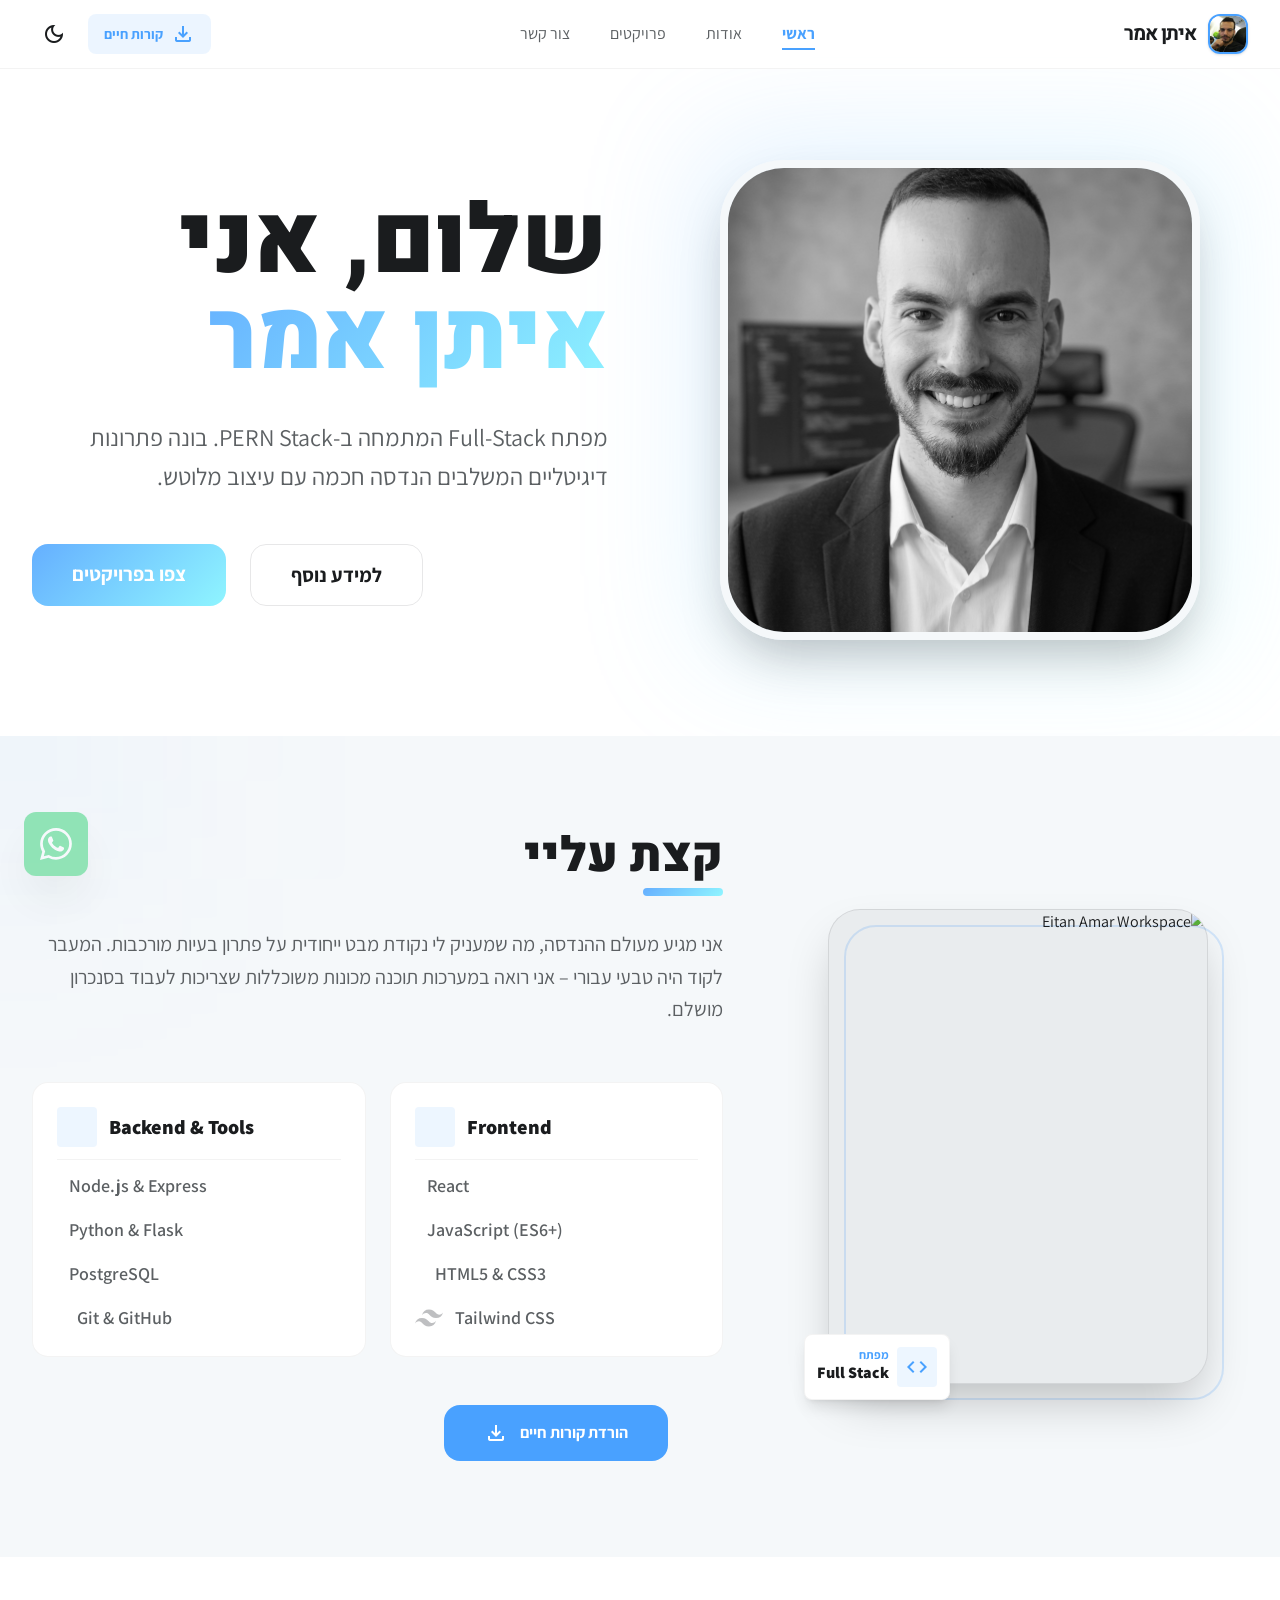
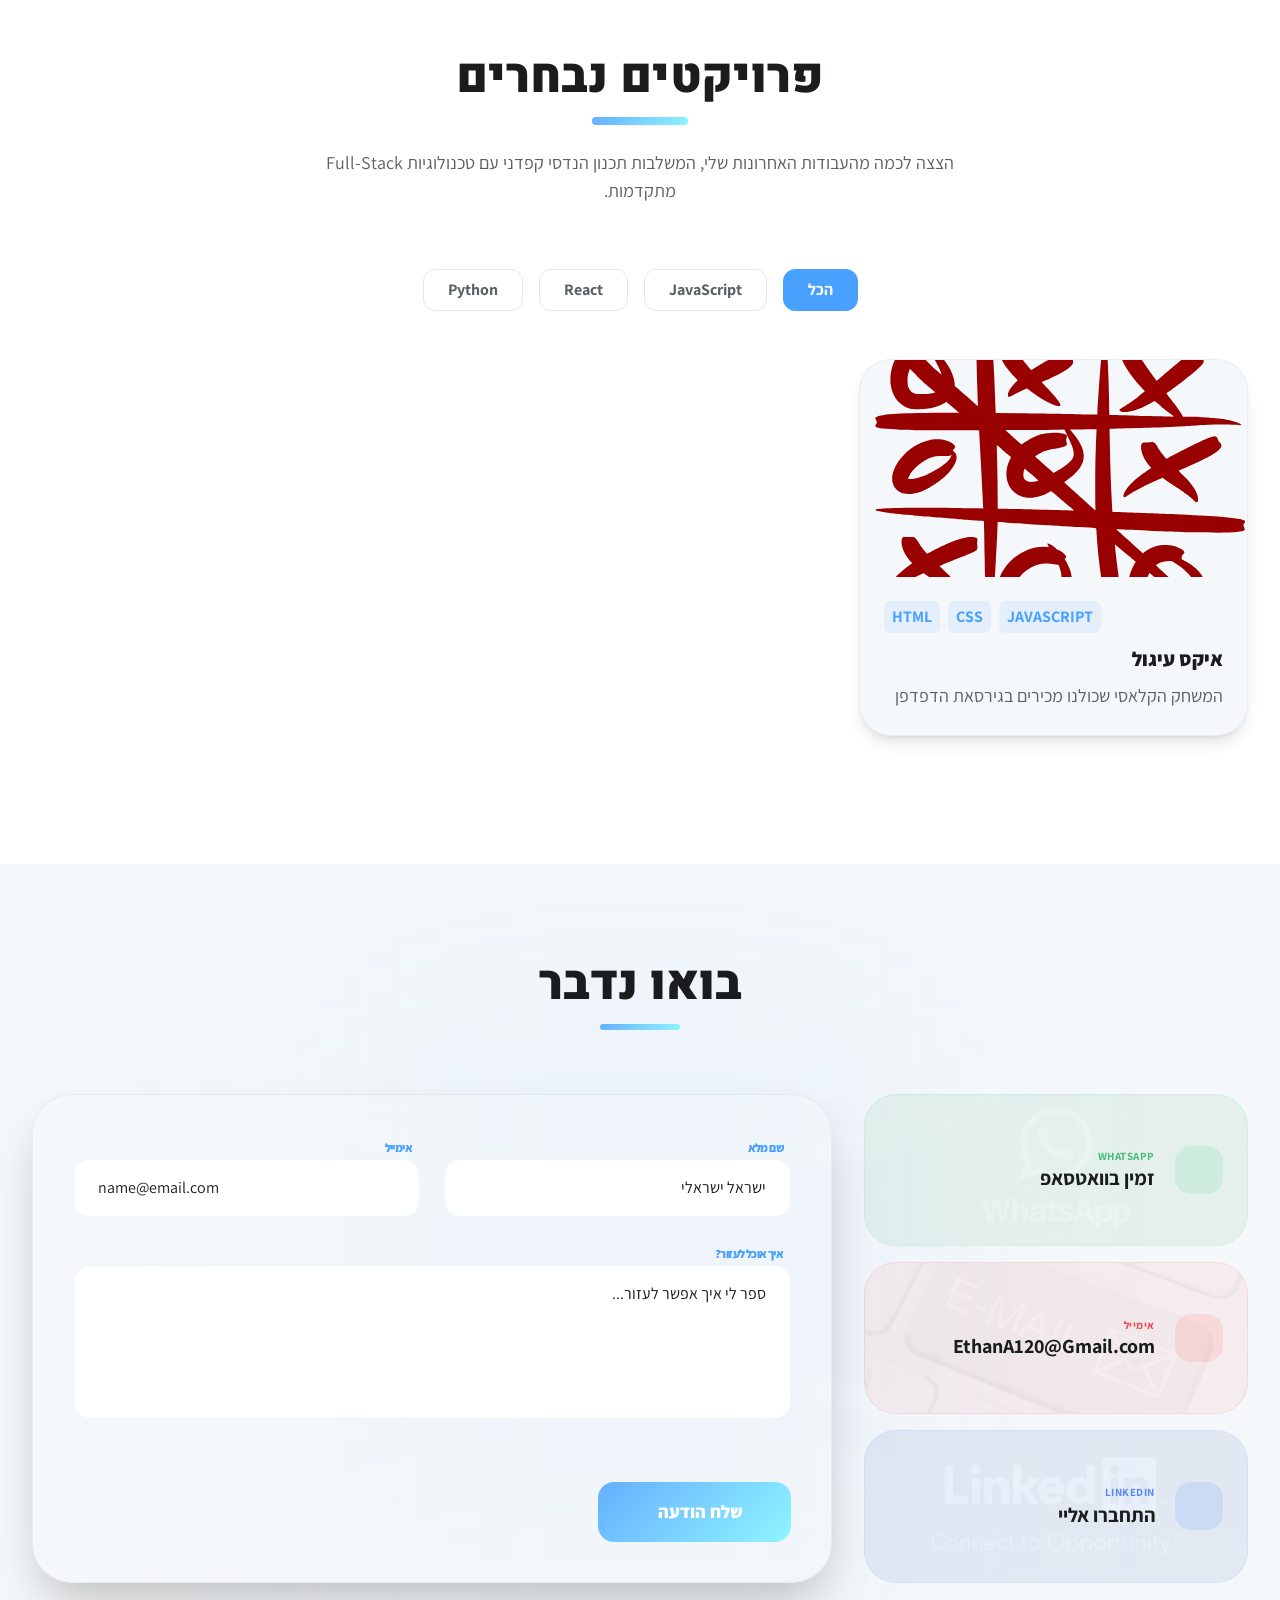
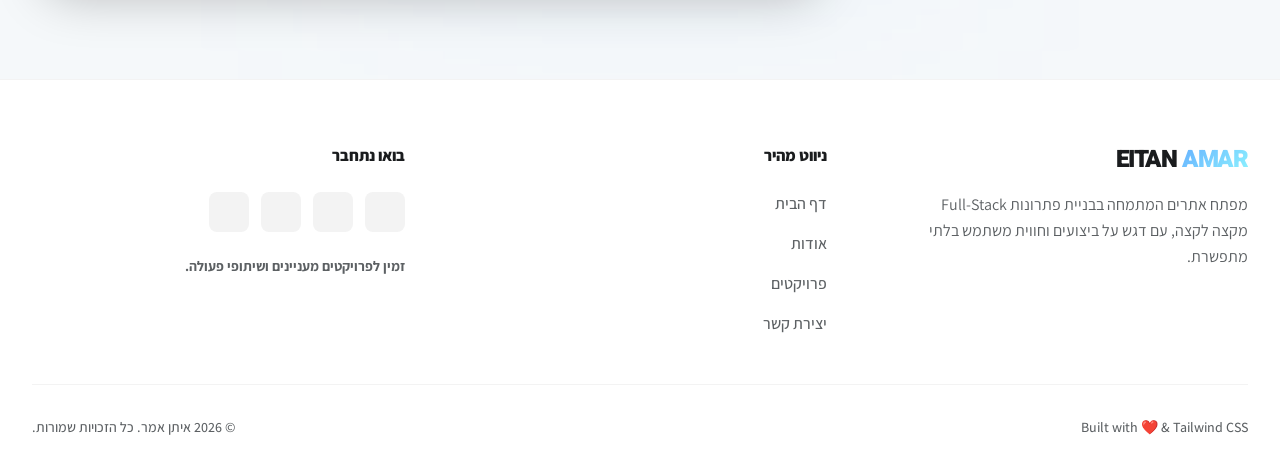
==== commit c9ae2f62: "Beta" ====
--- a/index.html
+++ b/index.html
@@ -4,15 +4,17 @@
 <head>
   <meta charset="utf-8" />
   <meta name="viewport" content="width=device-width, initial-scale=1.0" />
-
+  <title>Eitan Amar | Portfolio</title>
+
+  <link rel="shortcut icon" href="./images/favicon.png" type="image/x-icon">
+  <link rel="stylesheet" href="https://cdnjs.cloudflare.com/ajax/libs/font-awesome/7.0.1/css/all.min.css">
   <link rel="stylesheet" href="https://fonts.googleapis.com/css2?family=Material+Symbols+Outlined" />
-  <link rel="stylesheet" href="./style/style.css">
-
+  
   <link href="https://unpkg.com/aos@2.3.1/dist/aos.css" rel="stylesheet">
   <script src="https://unpkg.com/aos@2.3.1/dist/aos.js"></script>
-
-  <script src="https://cdn.tailwindcss.com?plugins=forms"></script>
-  <script src="./script/tailwind.config.js"></script>
+  
+  <link rel="stylesheet" href="./style/style.css">
+  <link rel="stylesheet" href="./style/tailwind-style.css">
 </head>
 
 <body class="font-body">
@@ -64,8 +66,8 @@
               class="material-symbols-outlined text-on-surface group-hover:text-purple-400 group-hover:rotate-12 transition-all duration-300">
               dark_mode
             </span>
-            <span id="theme-light-icon"
-              class="material-symbols-outlined text-on-surface group-hover:text-blue-300 group-hover:scale-110 transition-all duration-300 hidden">
+            <span id="theme-light-icon" hidden
+              class="material-symbols-outlined text-on-surface group-hover:text-blue-300 group-hover:scale-110 transition-all duration-300">
               light_mode
             </span>
           </button>
@@ -96,6 +98,16 @@
   </header>
 
   <main>
+    <!-- Whatsapp Icon -->
+  <a href="https://wa.me/972549440663?text=היי,%20אשמח%20לקבל%20פרטים%20נוספים" target="_blank"
+    aria-label="פנייה לוואטסאפ של המפתח אתרים"
+    class="fixed bottom-6 left-6 opacity-40 bg-green-500 text-white p-3 md:p-4 rounded-full shadow-2xl hover:opacity-100 hover:scale-110 transition-all z-50">
+    <svg xmlns="http://www.w3.org/2000/svg" class="h-6 w-6 md:h-8 md:w-8" fill="currentColor" viewBox="0 0 16 16">
+      <path
+        d="M13.601 2.326A7.854 7.854 0 0 0 7.994 0C3.627 0 .068 3.558.064 7.926c0 1.399.366 2.76 1.057 3.965L0 16l4.204-1.102a7.933 7.933 0 0 0 3.79.965h.004c4.368 0 7.926-3.558 7.93-7.93A7.898 7.898 0 0 0 13.6 2.326zM7.994 14.521a6.573 6.573 0 0 1-3.356-.92l-.24-.144-2.494.654.666-2.433-.156-.251a6.56 6.56 0 0 1-1.007-3.505c0-3.626 2.957-6.584 6.591-6.584a6.56 6.56 0 0 1 4.66 1.931 6.557 6.557 0 0 1 1.928 4.66c-.004 3.639-2.961 6.592-6.592 6.592zm3.615-4.934c-.197-.099-1.17-.578-1.353-.646-.182-.065-.315-.099-.445.099-.133.197-.513.646-.627.775-.114.133-.232.148-.43.05-.197-.1-.836-.308-1.592-.985-.59-.525-.985-1.175-1.103-1.372-.114-.198-.011-.304.088-.403.087-.088.197-.232.296-.346.1-.114.133-.198.198-.33.065-.134.034-.248-.015-.347-.05-.099-.445-1.076-.612-1.47-.16-.389-.323-.335-.445-.34-.114-.007-.247-.007-.38-.007a.729.729 0 0 0-.529.247c-.182.198-.691.677-.691 1.654 0 .977.71 1.916.81 2.049.098.133 1.394 2.132 3.383 2.992.47.205.84.326 1.129.418.475.152.904.129 1.246.08.38-.058 1.171-.48 1.338-.943.164-.464.164-.86.114-.943-.049-.084-.182-.133-.38-.232z" />
+    </svg>
+  </a>
+
     <!-- Hero Section -->
     <section id="hero"
       class="mt-20 md:pt-20 pb-24 px-8 max-w-7xl mx-auto flex flex-col md:flex-row-reverse items-center justify-between gap-16">
@@ -130,7 +142,7 @@
           <div
             class="relative w-72 h-72 md:w-[480px] md:h-[480px] overflow-hidden rounded-[4rem] border-8 border-surface-container shadow-2xl">
             <img
-              src="https://lh3.googleusercontent.com/aida-public/[base64]"
+              src="./images/Passport.png"
               class="w-full h-full object-cover grayscale hover:grayscale-0 transition-all duration-700 scale-110 hover:scale-100"
               alt="Eitan Amar">
           </div>
@@ -185,95 +197,102 @@
           <div class="grid grid-cols-1 sm:grid-cols-2 gap-6 pt-6">
 
             <div dir="ltr"
-              class="bg-on-surface/5 border border-on-surface/5 rounded-2xl p-6 hover:border-primary/20 transition-all group"
+              class="bg-surface border border-on-surface/5 rounded-2xl p-6 hover:border-primary/20 transition-all group"
               data-aos="fade-up">
-              <div class="flex items-center gap-3 mb-6">
+              <div class="flex items-center gap-3 mb-3">
                 <div
                   class="w-10 h-10 rounded-lg bg-primary/10 flex items-center justify-center text-primary group-hover:bg-primary group-hover:text-surface transition-colors">
-                  <span class="material-symbols-outlined">data_object</span>
+                  <i class="fa-solid fa-code text-xl"></i>
                 </div>
                 <h3 class="text-xl font-black text-on-surface">Frontend</h3>
               </div>
+              <hr class="mb-3 border-on-surface/5">
 
               <ul class="space-y-4 text-right">
-                <li class="flex items-center gap-3 text-on-surface-variant font-semibold text-lg group/item">
-                  <img src="https://cdn.jsdelivr.net/gh/devicons/devicon/icons/react/react-original.svg"
-                    class="w-6 h-6 grayscale group-hover/item:grayscale-0 transition-all" alt="React">
+                <li
+                  class="flex items-center gap-3 text-on-surface-variant font-semibold text-lg group/item cursor-default">
+                  <i
+                    class="fa-brands fa-react text-2xl text-on-surface-variant/40 group-hover/item:text-[#61DAFB] transition-colors"></i>
                   React
                 </li>
-                <li class="flex items-center gap-3 text-on-surface-variant font-semibold text-lg group/item">
-                  <img src="https://cdn.jsdelivr.net/gh/devicons/devicon/icons/javascript/javascript-original.svg"
-                    class="w-6 h-6 grayscale group-hover/item:grayscale-0 transition-all" alt="JS">
+                <li
+                  class="flex items-center gap-3 text-on-surface-variant font-semibold text-lg group/item cursor-default">
+                  <i
+                    class="fa-brands fa-js text-2xl text-on-surface-variant/40 group-hover/item:text-[#F7DF1E] transition-colors"></i>
                   JavaScript (ES6+)
                 </li>
-                <li class="flex items-center gap-3 text-on-surface-variant font-semibold text-lg group/item">
-                  <div class="flex gap-1">
-                    <img src="https://cdn.jsdelivr.net/gh/devicons/devicon/icons/html5/html5-original.svg"
-                      class="w-6 h-6 grayscale group-hover/item:grayscale-0 transition-all" alt="HTML">
-                    <img src="https://cdn.jsdelivr.net/gh/devicons/devicon/icons/css3/css3-original.svg"
-                      class="w-6 h-6 grayscale group-hover/item:grayscale-0 transition-all" alt="CSS">
+                <li
+                  class="flex items-center gap-3 text-on-surface-variant font-semibold text-lg group/item cursor-default">
+                  <div class="flex gap-2 text-on-surface-variant/40 transition-colors">
+                    <i class="fa-brands fa-html5 text-2xl group-hover/item:text-[#E34F26]"></i>
+                    <i class="fa-brands fa-css3-alt text-2xl group-hover/item:text-[#1572B6]"></i>
                   </div>
                   HTML5 & CSS3
                 </li>
-                <li class="flex items-center gap-3 text-on-surface-variant font-semibold text-lg group/item">
-                  <img src="https://cdn.jsdelivr.net/gh/devicons/devicon/icons/tailwindcss/tailwindcss-original.svg"
-                    class="w-6 h-6 grayscale group-hover/item:grayscale-0 transition-all" alt="Tailwind">
+                <li
+                  class="flex items-center gap-3 text-on-surface-variant font-semibold text-lg group/item cursor-default">
+                  <svg class="w-7 fill-on-surface-variant/40 group-hover/item:fill-[#38BDF8] transition-colors"
+                    xmlns="http://www.w3.org/2000/svg" viewBox="0 0 640 640">
+                    <path
+                      d="M320 128C234.7 128 181.3 170.7 160 256C192 213.3 229.3 197.3 272 208C296.3 214.1 313.7 231.8 333 251.3C364.4 283.1 400.7 320 480 320C565.3 320 618.7 277.3 640 192C608 234.7 570.7 250.7 528 240C503.7 233.9 486.3 216.2 467 196.7C435.6 164.9 399.3 128 320 128zM160 320C74.7 320 21.3 362.7 0 448C32 405.3 69.3 389.3 112 400C136.3 406.1 153.7 423.8 173 443.3C204.4 475.1 240.7 512 320 512C405.3 512 458.7 469.3 480 384C448 426.7 410.7 442.7 368 432C343.7 425.9 326.3 408.2 307 388.7C275.6 356.9 239.3 320 160 320z" />
+                  </svg>
                   Tailwind CSS
                 </li>
               </ul>
             </div>
 
             <div dir="ltr"
-              class="bg-on-surface/5 border border-on-surface/5 rounded-2xl p-6 hover:border-primary/20 transition-all group"
+              class="bg-surface border border-on-surface/5 rounded-2xl p-6 hover:border-primary/20 transition-all group"
               data-aos="fade-up" data-aos-delay="100">
-              <div class="flex items-center gap-3 mb-6">
+              <div class="flex items-center gap-3 mb-3">
                 <div
                   class="w-10 h-10 rounded-lg bg-primary/10 flex items-center justify-center text-primary group-hover:bg-primary group-hover:text-surface transition-colors">
-                  <span class="material-symbols-outlined">storage</span>
+                  <i class="fa-solid fa-database text-xl"></i>
                 </div>
                 <h3 class="text-xl font-black text-on-surface">Backend & Tools</h3>
               </div>
+              <hr class="mb-3 border-on-surface/5">
 
               <ul class="space-y-4 text-right">
-                <li class="flex items-center gap-3 text-on-surface-variant font-semibold text-lg group/item">
-                  <img src="https://cdn.jsdelivr.net/gh/devicons/devicon/icons/nodejs/nodejs-original.svg"
-                    class="w-6 h-6 grayscale group-hover/item:grayscale-0 transition-all" alt="NodeJS">
+                <li
+                  class="flex items-center gap-3 text-on-surface-variant font-semibold text-lg group/item cursor-default">
+                  <i
+                    class="fa-brands fa-node-js text-2xl text-on-surface-variant/40 group-hover/item:text-[#339933] transition-colors"></i>
                   Node.js & Express
                 </li>
-                <li class="flex items-center gap-3 text-on-surface-variant font-semibold text-lg group/item">
-                  <div class="flex gap-1">
-                    <img src="https://cdn.jsdelivr.net/gh/devicons/devicon/icons/python/python-original.svg"
-                      class="w-6 h-6 grayscale group-hover/item:grayscale-0 transition-all" alt="Python">
-                    <img src="https://cdn.jsdelivr.net/gh/devicons/devicon/icons/flask/flask-original.svg"
-                      class="w-6 h-6 dark:invert grayscale group-hover/item:grayscale-0 transition-all" alt="Flask">
+                <li
+                  class="flex items-center gap-3 text-on-surface-variant font-semibold text-lg group/item cursor-default">
+                  <i
+                    class="fa-brands fa-python text-2xl text-on-surface-variant/40 group-hover/item:text-[#3776AB] transition-colors"></i>
+                  Python & Flask
+                </li>
+                <li
+                  class="flex items-center gap-3 text-on-surface-variant font-semibold text-lg group/item cursor-default">
+                  <i
+                    class="fa-solid fa-server text-xl text-on-surface-variant/40 group-hover/item:text-[#336791] transition-colors"></i>
+                  PostgreSQL
+                </li>
+                <li
+                  class="flex items-center gap-3 text-on-surface-variant font-semibold text-lg group/item cursor-default">
+                  <div class="flex gap-2 text-on-surface-variant/40 transition-colors">
+                    <i class="fa-brands fa-git-alt text-2xl group-hover/item:text-[#F05032]"></i>
+                    <i class="fa-brands fa-github text-2xl group-hover/item:text-on-surface"></i>
                   </div>
-                  Python & Flask
-                </li>
-                <li class="flex items-center gap-3 text-on-surface-variant font-semibold text-lg group/item">
-                  <img src="https://cdn.jsdelivr.net/gh/devicons/devicon/icons/postgresql/postgresql-original.svg"
-                    class="w-6 h-6 grayscale group-hover/item:grayscale-0 transition-all" alt="PostgreSQL">
-                  PostgreSQL
-                </li>
-                <li class="flex items-center gap-3 text-on-surface-variant font-semibold text-lg group/item">
-                  <img src="https://cdn.jsdelivr.net/gh/devicons/devicon/icons/github/github-original.svg"
-                    class="w-6 h-6 dark:invert grayscale group-hover/item:grayscale-0 transition-all" alt="GitHub">
                   Git & GitHub
                 </li>
               </ul>
             </div>
 
-          </div>
-
-          <div class="pt-6 text-center">
-            <a href="./projects/Eitan_Amar_CV.pdf" download
-              class="group inline-flex items-center gap-3 bg-primary text-surface px-10 py-4 rounded-2xl font-bold hover:shadow-primary-glow transition-all duration-300">
-              <span>הורדת קורות חיים</span>
-              <span class="material-symbols-outlined group-hover:translate-y-1 transition-transform">download</span>
-            </a>
-          </div>
-        </div>
-
-      </div>
+            <div class="pt-6 text-center">
+              <a href="./projects/Eitan_Amar_CV.pdf" download
+                class="group inline-flex items-center gap-3 bg-primary text-surface px-10 py-4 rounded-2xl font-bold hover:shadow-primary-glow transition-all duration-300">
+                <span>הורדת קורות חיים</span>
+                <span class="material-symbols-outlined group-hover:translate-y-1 transition-transform">download</span>
+              </a>
+            </div>
+          </div>
+
+        </div>
     </section>
 
     <!-- Projects Section -->
@@ -294,11 +313,11 @@
             data-filter="all">הכל</button>
           <button
             class="filter-btn px-6 py-2 rounded-full font-bold transition-all border border-on-surface/10 text-on-surface-variant hover:border-primary hover:text-primary"
-            data-filter="react">React</button>
+            data-filter="JS">JavaScript</button>
           <button
             class="filter-btn px-6 py-2 rounded-full font-bold transition-all border border-on-surface/10 text-on-surface-variant hover:border-primary hover:text-primary"
-            data-filter="node">Node.js</button>
-          <button
+            data-filter="react">React</button>
+            <button
             class="filter-btn px-6 py-2 rounded-full font-bold transition-all border border-on-surface/10 text-on-surface-variant hover:border-primary hover:text-primary"
             data-filter="python">Python</button>
         </div>
@@ -326,78 +345,91 @@
         </div>
 
         <div class="grid grid-cols-1 lg:grid-cols-3 gap-8 items-stretch">
-
           <div class="lg:col-span-1 flex flex-col gap-4" data-aos="fade-left">
-
-            <a href="https://wa.me/..." target="_blank"
-              class="flex-1 group flex items-center gap-5 p-6 bg-green-500/[0.03] rounded-[2rem] border border-green-500/10 hover:bg-green-500/[0.06] hover:border-green-500/30 transition-all duration-300">
+            <a href="https://wa.me/9720549440663?text=היי,%20אשמח%20לקבל%20פרטים%20נוספים" target="_blank"
+              class="relative flex-1 group flex items-center gap-5 p-6 bg-green-500/5 rounded-[2rem] border border-green-500/10 hover:border-green-500/40 hover:shadow-[0_10px_30px_-10px_rgba(34,197,94,0.4)] transition-all duration-500 overflow-hidden">
+              <img src="./images/contacts/whatsapp-hero.png"
+                class="absolute -inset-y-6 -inset-x-0 w-400 object-cover opacity-5 group-hover:opacity-10 transition-opacity grayscale pointer-events-none"
+                alt="whatsapp background image">
+
               <div
-                class="w-12 h-12 bg-green-500/10 rounded-2xl flex items-center justify-center text-green-500 group-hover:scale-110 transition-transform">
-                <span class="material-symbols-outlined">chat</span>
-              </div>
-              <div class="text-right">
-                <p class="text-[11px] text-green-600/60 font-bold uppercase tracking-wider">WhatsApp</p>
-                <p class="text-lg font-bold text-on-surface">שיחה מהירה</p>
-              </div>
-            </a>
-
-            <a href="mailto:eitan@example.com"
-              class="flex-1 group flex items-center gap-5 p-6 bg-primary/[0.03] rounded-[2rem] border border-primary/10 hover:bg-primary/[0.06] hover:border-primary/30 transition-all duration-300">
+                class="relative z-10 w-12 h-12 bg-green-500/10 rounded-2xl flex items-center justify-center text-green-500 group-hover:scale-110 group-hover:bg-green-500 group-hover:text-white transition-all duration-300">
+                <i class="fa-brands fa-whatsapp text-2xl"></i>
+              </div>
+              <div class="relative z-10 text-right">
+                <p class="text-[11px] text-green-600/70 font-bold uppercase tracking-wider">WhatsApp</p>
+                <p class="text-xl font-bold text-on-surface">זמין בוואטסאפ</p>
+              </div>
+            </a>
+
+            <a href="mailto:EthanA120@Gmail.com"
+              class="relative flex-1 group flex items-center gap-5 p-6 bg-red-500/5 rounded-[2rem] border border-red-500/10 hover:border-red-500/40 hover:shadow-[0_10px_30px_-10px_rgba(239,68,68,0.4)] transition-all duration-500 overflow-hidden">
+              <img src="./images/contacts/email.jpg"
+                class="absolute inset-0 w-full h-full object-cover opacity-5 group-hover:opacity-10 transition-opacity grayscale pointer-events-none"
+                alt="email background image">
+
               <div
-                class="w-12 h-12 bg-primary/10 rounded-2xl flex items-center justify-center text-primary group-hover:scale-110 transition-transform">
-                <span class="material-symbols-outlined">mail</span>
-              </div>
-              <div class="text-right">
-                <p class="text-[11px] text-primary/60 font-bold uppercase tracking-wider">אימייל</p>
-                <p class="text-lg font-bold text-on-surface">eitan@example.com</p>
-              </div>
-            </a>
-
-            <a href="#"
-              class="flex-1 group flex items-center gap-5 p-6 bg-blue-600/[0.03] rounded-[2rem] border border-blue-600/10 hover:bg-blue-600/[0.06] hover:border-blue-600/30 transition-all duration-300">
-              <div class="w-12 h-12 bg-blue-600/10 rounded-2xl flex items-center justify-center">
-                <img src="https://cdn.jsdelivr.net/gh/devicons/devicon/icons/linkedin/linkedin-original.svg"
-                  class="w-6 h-6" alt="LinkedIn">
-              </div>
-              <div class="text-right">
-                <p class="text-[11px] text-blue-600/60 font-bold uppercase tracking-wider">LinkedIn</p>
-                <p class="text-lg font-bold text-on-surface">התחברו אליי</p>
-              </div>
-            </a>
-          </div>
-
+                class="relative z-10 w-12 h-12 bg-red-500/10 rounded-2xl flex items-center justify-center text-red-500 group-hover:scale-110 group-hover:bg-red-500 group-hover:text-white transition-all duration-300">
+                <i class="fa-solid fa-envelope text-xl"></i>
+              </div>
+              <div class="relative z-10 text-right">
+                <p class="text-[11px] text-red-600/70 font-bold uppercase tracking-wider">אימייל</p>
+                <p class="text-xl font-bold text-on-surface leading-tight">EthanA120@Gmail.com</p>
+              </div>
+            </a>
+
+            <a href="https://www.linkedin.com/in/ethan-amar-8721101aa/" target="_blank"
+              class="relative flex-1 group flex items-center gap-5 p-6 bg-blue-600/5 rounded-[2rem] border border-blue-600/10 hover:border-blue-600/40 hover:shadow-[0_10px_30px_-10px_rgba(37,99,235,0.4)] transition-all duration-500 overflow-hidden">
+              <img src="./images/contacts/linkedin.jpg"
+                class="absolute inset-0 scale-150 w-full h-full object-cover opacity-5 group-hover:opacity-10 transition-opacity grayscale pointer-events-none"
+                alt="linkedin background image">
+
+              <div
+                class="relative z-10 w-12 h-12 bg-blue-600/10 rounded-2xl flex items-center justify-center text-blue-600 group-hover:scale-110 group-hover:bg-blue-600 group-hover:text-white transition-all duration-300">
+                <i class="fa-brands fa-linkedin-in text-xl"></i>
+              </div>
+              <div class="relative z-10 text-right">
+                <p class="text-[11px] text-blue-600/70 font-bold uppercase tracking-wider">LinkedIn</p>
+                <p class="text-xl font-bold text-on-surface">התחברו אליי</p>
+              </div>
+            </a>
+
+          </div>
           <div class="lg:col-span-2" data-aos="fade-right">
-            <form id="contact-form"
-              class="h-full bg-surface-container/30 backdrop-blur-sm p-8 md:p-10 rounded-[2.5rem] border border-on-surface/5 shadow-2xl flex flex-col justify-between">
-              <div class="space-y-6">
-                <div class="grid grid-cols-1 md:grid-cols-2 gap-6">
+            <form id="contact-form" action="https://formspree.io/f/xnjjnlvy" method="POST"
+              class="h-full bg-surface-container/30 backdrop-blur-sm p-8 md:p-10 rounded-[2.5rem] border border-on-surface/5 shadow-2xl flex flex-col justify-between relative overflow-hidden">
+
+              <div id="form-body" class="space-y-6 h-full flex flex-col justify-between">
+                <div class="space-y-6">
+                  <div class="grid grid-cols-1 md:grid-cols-2 gap-6">
+                    <div class="space-y-2">
+                      <label class="text-xs font-black pr-2 text-primary uppercase tracking-tighter">שם מלא</label>
+                      <input type="text" name="name" required placeholder="ישראל ישראלי"
+                        class="w-full px-6 py-4 rounded-2xl bg-surface border border-primary/10 focus:border-primary focus:ring-4 focus:ring-primary/5 transition-all outline-none text-right">
+                    </div>
+                    <div class="space-y-2">
+                      <label class="text-xs font-black pr-2 text-primary uppercase tracking-tighter">אימייל</label>
+                      <input type="email" name="email" required placeholder="name@email.com" dir="ltr"
+                        class="w-full px-6 py-4 rounded-2xl bg-surface border border-primary/10 focus:border-primary focus:ring-4 focus:ring-primary/5 transition-all outline-none">
+                    </div>
+                  </div>
+
                   <div class="space-y-2">
-                    <label class="text-xs font-black pr-2 text-primary">שם מלא</label>
-                    <input type="text" required placeholder="ישראל ישראלי"
-                      class="w-full px-6 py-4 rounded-2xl bg-surface border border-primary/10 focus:border-primary focus:ring-4 focus:ring-primary/5 focus:bg-surface-container transition-all outline-none text-right">
-                  </div>
-                  <div class="space-y-2">
-                    <label class="text-xs font-black pr-2 text-primary">אימייל</label>
-                    <input type="email" required placeholder="name@email.com" dir="ltr"
-                      class="w-full px-6 py-4 rounded-2xl bg-surface border border-primary/10 focus:border-primary focus:ring-4 focus:ring-primary/5 focus:bg-surface-container transition-all outline-none">
+                    <label class="text-xs font-black pr-2 text-primary uppercase tracking-tighter">איך אוכל
+                      לעזור?</label>
+                    <textarea name="message" required rows="5" placeholder="ספר לי איך אפשר לעזור..."
+                      class="w-full px-6 py-4 rounded-2xl bg-surface border border-primary/10 focus:border-primary focus:ring-4 focus:ring-primary/5 transition-all outline-none text-right resize-none"></textarea>
                   </div>
                 </div>
 
-                <div class="space-y-2">
-                  <label class="text-xs font-black pr-2 text-primary">איך אוכל לעזור?</label>
-                  <textarea required rows="5" placeholder="ספר לי איך אפשר לעזור..."
-                    class="w-full px-6 py-4 rounded-2xl bg-surface border border-primary/10 focus:border-primary focus:ring-4 focus:ring-primary/5 focus:bg-surface-container transition-all outline-none text-right resize-none"></textarea>
-                </div>
-              </div>
-
-              <button type="submit"
-                class="mt-8 w-full md:w-max bg-hero-grad text-white px-12 py-4 rounded-2xl font-black text-lg hover:shadow-primary-glow transition-all duration-300 flex items-center justify-center gap-3 mr-auto">
-                <span>שלח הודעה</span>
-                <span class="material-symbols-outlined -scale-x-100">send</span>
-              </button>
+                <button type="submit" id="submit-btn"
+                  class="mt-8 w-full md:w-max bg-hero-grad text-white px-12 py-4 rounded-2xl font-black text-lg hover:shadow-primary-glow transition-all duration-300 flex items-center justify-center gap-3">
+                  <span>שלח הודעה</span>
+                  <i class="fa-solid fa-paper-plane text-sm -scale-x-100"></i>
+                </button>
+              </div>
             </form>
           </div>
-
         </div>
       </div>
     </section>
@@ -428,23 +460,34 @@
           </ul>
         </div>
 
-        <div class="text-right">
+        <div class="text-right flex flex-col">
           <h4 class="text-on-surface font-black mb-6">בואו נתחבר</h4>
-          <div class="flex flex-row gap-4">
-            <a href="#"
-              class="w-10 h-10 rounded-xl bg-on-surface/5 flex items-center justify-center hover:bg-primary/10 hover:text-primary transition-all">
-              <img src="https://cdn.jsdelivr.net/gh/devicons/devicon/icons/github/github-original.svg"
-                class="w-5 h-5 dark:invert" alt="GitHub">
-            </a>
-            <a href="#"
-              class="w-10 h-10 rounded-xl bg-on-surface/5 flex items-center justify-center hover:bg-primary/10 hover:text-primary transition-all">
-              <img src="https://cdn.jsdelivr.net/gh/devicons/devicon/icons/linkedin/linkedin-original.svg"
-                class="w-5 h-5" alt="LinkedIn">
-            </a>
-          </div>
-          <p class="mt-6 text-sm text-on-surface-variant">
-            זמין לפרויקטים מעניינים ושיתופי פעולה.
-          </p>
+
+          <div class="flex flex-wrap flex-row gap-3 justify-start">
+            <a href="https://wa.me/9720549440663?text=היי,%20אשמח%20לקבל%20פרטים%20נוספים" target="_blank" title="WhatsApp"
+              class="w-10 h-10 rounded-xl bg-on-surface/5 flex items-center justify-center text-on-surface-variant hover:bg-green-500 hover:text-white hover:-translate-y-1 transition-all duration-300">
+              <i class="fa-brands fa-whatsapp text-xl"></i>
+            </a>
+
+            <a href="https://www.linkedin.com/in/ethan-amar-8721101aa/" target="_blank" title="LinkedIn"
+              class="w-10 h-10 rounded-xl bg-on-surface/5 flex items-center justify-center text-on-surface-variant hover:bg-blue-600 hover:text-white hover:-translate-y-1 transition-all duration-300">
+              <i class="fa-brands fa-linkedin-in text-lg"></i>
+            </a>
+
+            <a href="https://github.com/EthanA120" target="_blank" title="GitHub"
+              class="w-10 h-10 rounded-xl bg-on-surface/5 flex items-center justify-center text-on-surface-variant hover:bg-on-surface hover:text-surface hover:-translate-y-1 transition-all duration-300">
+              <i class="fa-brands fa-github text-xl"></i>
+            </a>
+
+            <a href="mailto:EthanA120@Gmail.com" title="Email"
+              class="w-10 h-10 rounded-xl bg-on-surface/5 flex items-center justify-center text-on-surface-variant hover:bg-red-500 hover:text-white hover:-translate-y-1 transition-all duration-300">
+              <i class="fa-solid fa-envelope text-lg"></i>
+            </a>
+          </div>
+
+          <div class="mt-6 space-y-1 text-sm text-on-surface-variant">
+            <p class="font-bold">זמין לפרויקטים מעניינים ושיתופי פעולה.</p>
+          </div>
         </div>
       </div>
 
@@ -456,10 +499,13 @@
         </div>
       </div>
     </div>
+
+
   </footer>
 
   <script src="./script/main.js"></script>
   <script src="./script/projects.js"></script>
+  <script src="./script/contact.js"></script>
 </body>
 
 </html>
--- a/style/style.css
+++ b/style/style.css
@@ -3,45 +3,44 @@
 /* Color palette configuration using RGB numbers only.
    This allows Tailwind to use the /opacity syntax globally.
 */
-
 :root {
     /* Light Mode: Cyan/Teal Theme (RGB values) */
-    --color-primary: 73 161 255;             /* #49a1ff */
-    --color-primary-variant: 143 245 255;    /* #8ff5ff */
-    --color-surface: 255 255 255;            /* #ffffff */
-    --color-on-surface: 26 28 30;            /* #1a1c1e */
-    --color-surface-container: 245 248 250;  /* #f5f8fa */
-    --color-on-surface-variant: 92 96 99;    /* #5c6063 */
-    
-    --nav-bg: 255 255, 255;
+    --color-primary: #49a1ff;
+    --color-primary-variant: #8ff5ff;
+    --color-surface: #ffffff;
+    --color-on-surface: #1a1c1e;
+    --color-surface-container: #f5f8fa;
+    --color-on-surface-variant: #5c6063;
+
+    --nav-bg: rgba(255, 255, 255, 0.75);
     --gradient-hero: linear-gradient(135deg, #65afff 0%, #8ff5ff 100%);
     --shadow-primary-glow: 0 0 20px rgba(73, 161, 255, 0.4);
 }
 
 .dark {
     /* Dark Mode: Purple/Indigo Theme (RGB values) */
-    --color-primary: 151 149 255;            /* #9795ff */
-    --color-primary-variant: 74 64 224;      /* #4a40e0 */
-    --color-surface: 15 12 29;               /* #0f0c1d */
-    --color-on-surface: 241 240 255;         /* #f1f0ff */
-    --color-on-surface-variant: 162 161 181; /* #a2a1b5 */
-    --color-surface-container: 27 24 46;     /* #1b182e */
+    --color-primary: #9795ff;
+    --color-primary-variant: #4a40e0;
+    --color-surface: #0f0c1d;
+    --color-on-surface: #f1f0ff;
+    --color-on-surface-variant: #a2a1b5;
+    --color-surface-container: #1b182e;
 
-    --nav-bg: 15 12 29;
+    --nav-bg: rgba(15, 12, 29, 0.75);
     --gradient-hero: linear-gradient(135deg, #4a40e0 0%, #9795ff 100%);
     --shadow-primary-glow: 0 0 25px rgba(151, 149, 255, 0.5);
 }
 
-/* Updated body to use rgb() with the variables */
+/* Updated body to use rgb with the variables */
 body {
-    background-color: rgb(var(--color-surface));
-    color: rgb(var(--color-on-surface));
+    background-color: var(--color-surface);
+    color: var(--color-on-surface);
     transition: background-color 0.3s ease, color 0.3s ease;
     font-family: 'Assistant', sans-serif;
 }
 
 .glass-nav {
-    background-color: rgba(var(--nav-bg), 0.75);
+    background-color: var(--nav-bg);
     backdrop-filter: blur(12px);
 }
 
@@ -53,7 +52,13 @@
 }
 
 .material-symbols-outlined {
+    cursor: pointer;
     font-variation-settings: 'FILL' 0, 'wght' 400, 'GRAD' 0, 'opsz' 24;
+}
+
+.material-symbols-outlined.project-button {
+    font-size: 40px;
+    vertical-align: middle;
 }
 
 
@@ -65,15 +70,17 @@
 
 /* Hide scrollbar for IE, Edge and Firefox */
 .scrollbar-hide {
-    -ms-overflow-style: none;  /* IE and Edge */
-    scrollbar-width: none;  /* Firefox */
+    -ms-overflow-style: none;
+    /* IE and Edge */
+    scrollbar-width: none;
+    /* Firefox */
 }
 
 /* Ensure each card snaps into place on mobile */
 @media (max-width: 768px) {
-    #projects-grid > div {
+    #projects-grid>div {
         min-width: 85vw;
-        snap-align: center;
+        scroll-snap-align: center;
         margin-left: 1rem;
     }
 }
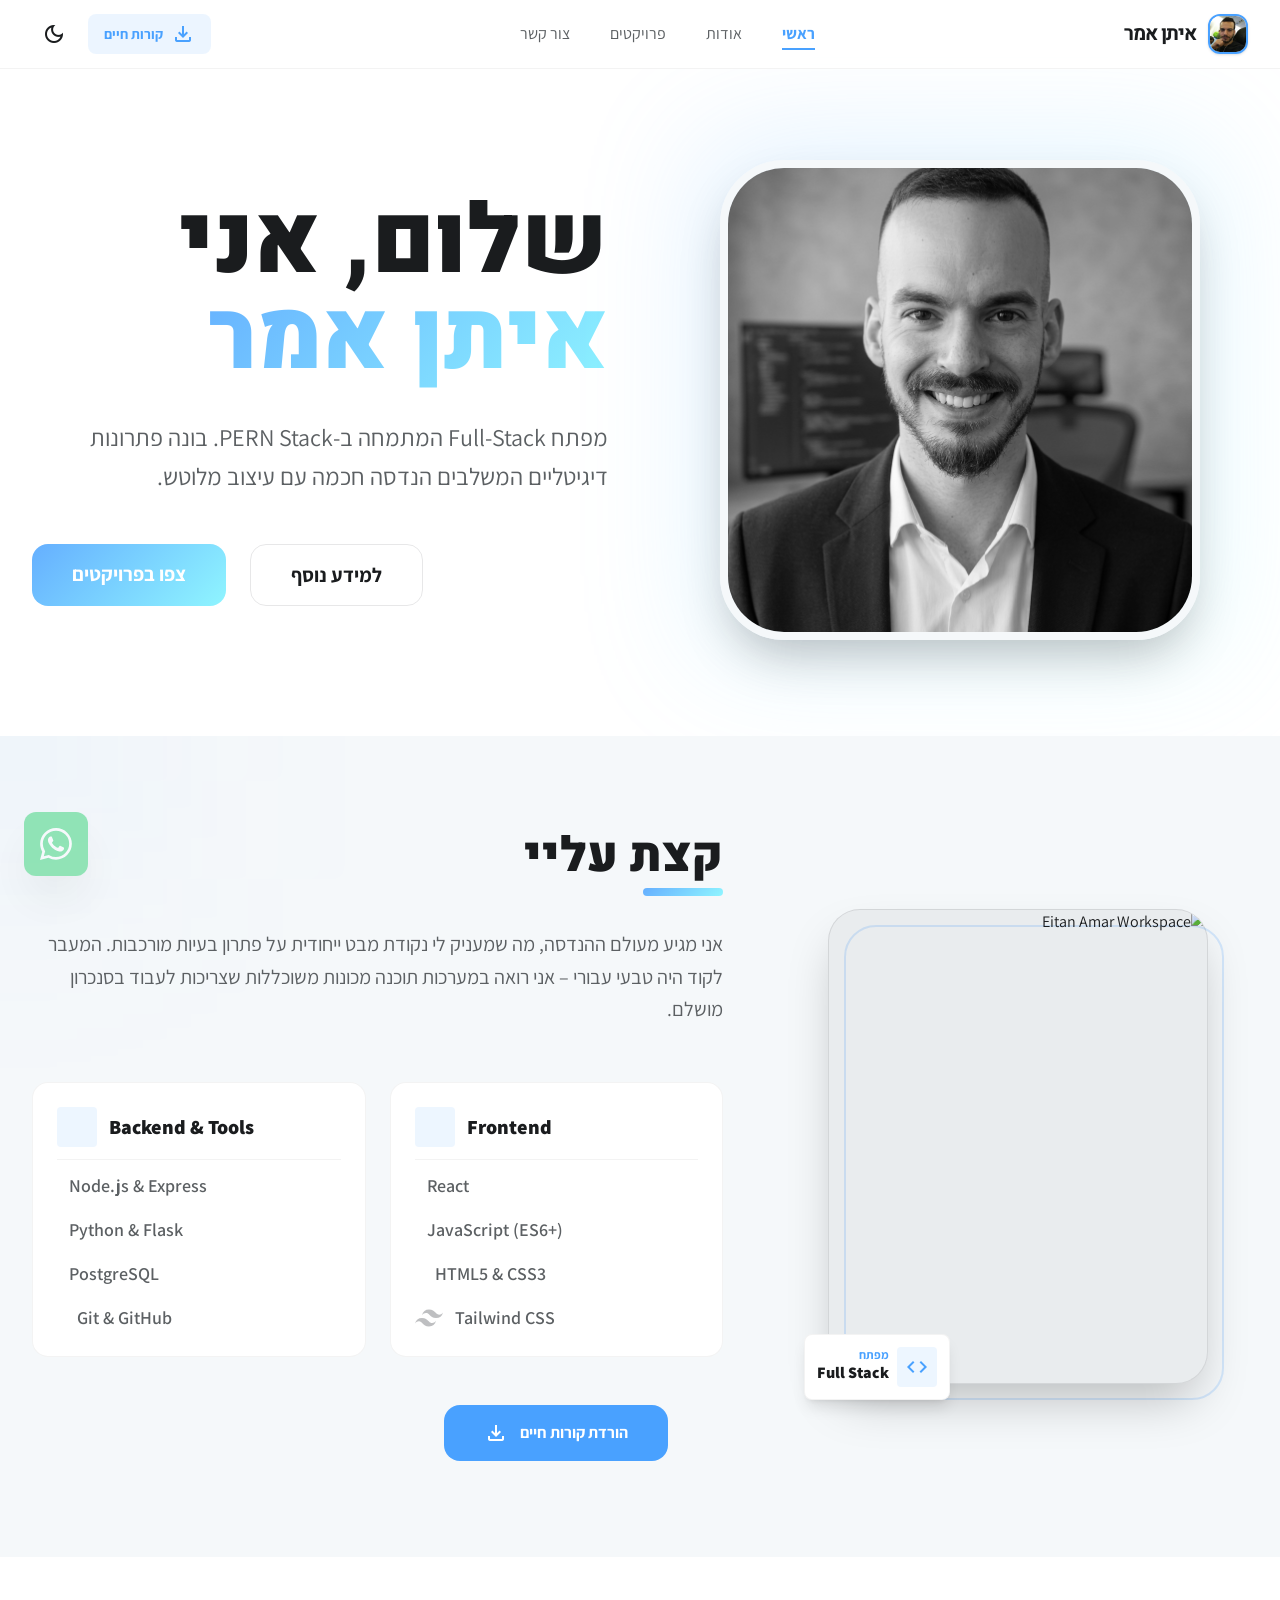
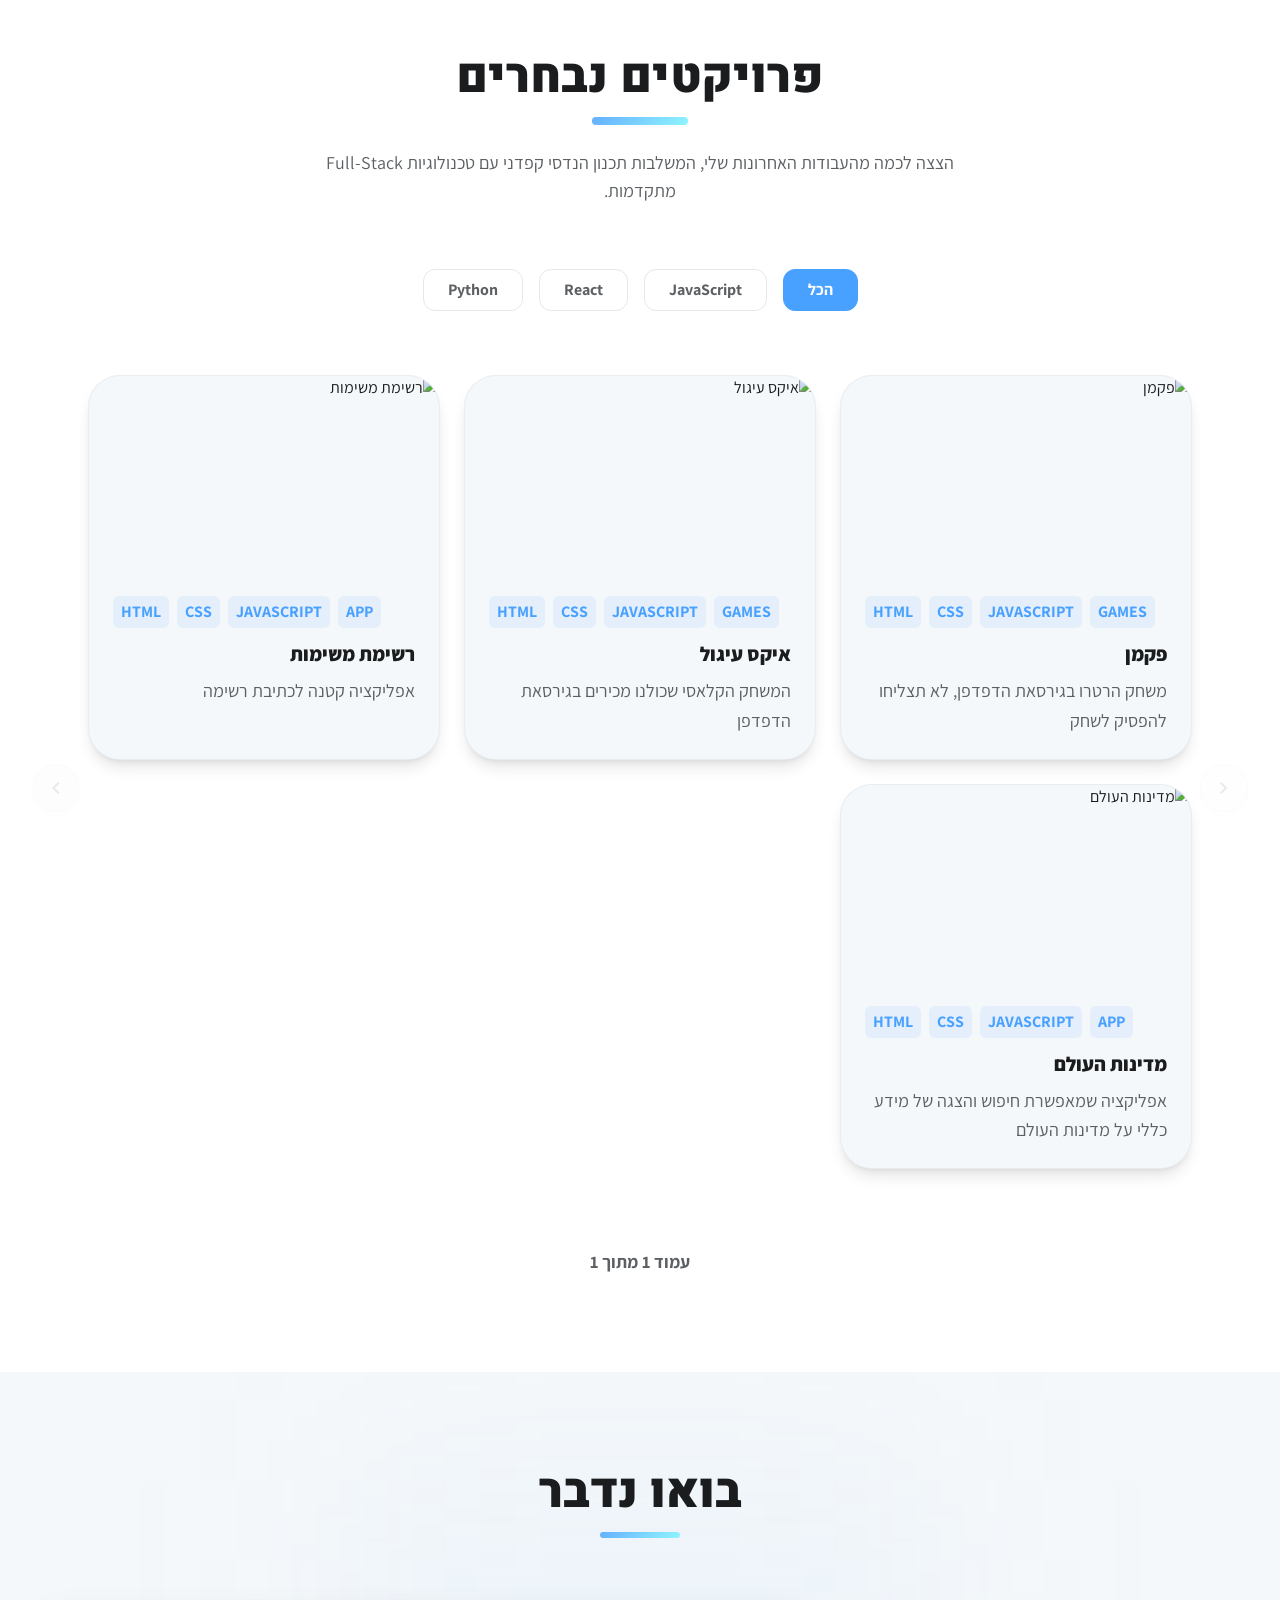
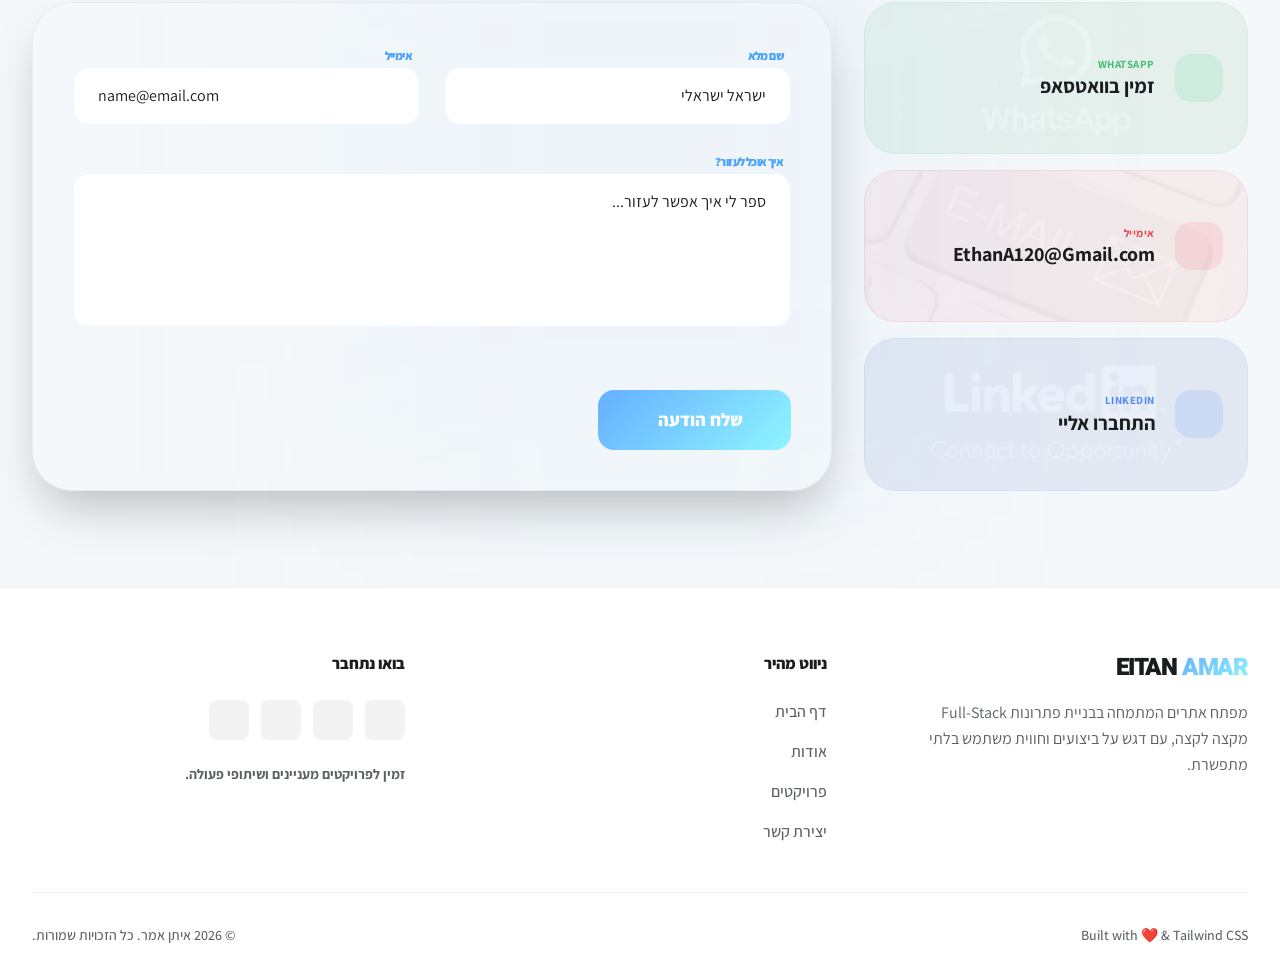
==== commit d5a30735: "Projects Gallery Carousle fixed" ====
--- a/index.html
+++ b/index.html
@@ -322,9 +322,20 @@
             data-filter="python">Python</button>
         </div>
 
-        <div id="projects-grid"
-          class="flex md:grid md:grid-cols-2 lg:grid-cols-3 gap-6 overflow-x-auto md:overflow-x-visible snap-x snap-mandatory scrollbar-hide pb-8">
-        </div>
+        <div class="projects-carousel-wrapper">
+          <button id="prev-page" class="nav-arrow prev" aria-label="הקודם">
+            <span class="material-symbols-outlined">chevron_right</span>
+          </button>
+
+          <div class="projects-viewport">
+            <div id="projects-grid" class="flex md:grid md:grid-cols-2 lg:grid-cols-3 gap-6 pb-8"></div>
+          </div>
+
+          <button id="next-page" class="nav-arrow next" aria-label="הבא">
+            <span class="material-symbols-outlined">chevron_left</span>
+          </button>
+        </div>
+        <div id="pagination-info" class="pagination-info">עמוד 1</div>
 
         <div class="flex md:hidden justify-center gap-2 mt-4" id="carousel-dots">
         </div>
--- a/style/style.css
+++ b/style/style.css
@@ -76,11 +76,80 @@
     /* Firefox */
 }
 
-/* Ensure each card snaps into place on mobile */
+/* Projects Carousel Wrapper */
+.projects-carousel-wrapper {
+    position: relative;
+    display: flex;
+    align-items: center;
+    width: 100%;
+}
+
+.projects-viewport {
+    flex: 1;
+    overflow: hidden;
+    padding: 1rem 0.5rem;
+}
+
+#projects-grid {
+    display: flex; /* Use flex for consistent sliding on all screens */
+    width: 100%;
+}
+
+@media (min-width: 769px) {
+    #projects-grid {
+        display: grid; /* Back to grid for desktop */
+    }
+}
+
+#projects-grid {
+    transition: transform 0.4s cubic-bezier(0.4, 0, 0.2, 1), opacity 0.3s ease;
+}
+
+.nav-arrow {
+    background-color: var(--color-surface-container);
+    color: var(--color-primary);
+    border: 1px solid rgba(0, 0, 0, 0.05);
+    border-radius: 50%;
+    width: 48px;
+    height: 48px;
+    display: flex;
+    align-items: center;
+    justify-content: center;
+    cursor: pointer;
+    transition: all 0.3s ease;
+    box-shadow: 0 4px 12px rgba(0, 0, 0, 0.05);
+    z-index: 10;
+    flex-shrink: 0;
+}
+
+.nav-arrow:hover:not(:disabled) {
+    background-color: var(--color-primary);
+    color: white;
+    transform: scale(1.15);
+}
+
+.nav-arrow:disabled {
+    opacity: 0.2;
+    cursor: not-allowed;
+    filter: grayscale(1);
+}
+
+.pagination-info {
+    font-weight: 700;
+    color: var(--color-on-surface-variant);
+    font-size: 1.1rem;
+    text-align: center;
+    margin-top: 2rem;
+}
+
+/* Mobile adjustments for arrows */
 @media (max-width: 768px) {
-    #projects-grid>div {
-        min-width: 85vw;
-        scroll-snap-align: center;
-        margin-left: 1rem;
+    #projects-grid > div {
+        min-width: 100%; /* Each project takes full width on mobile */
+        margin: 0;
+    }
+    .nav-arrow {
+        width: 40px;
+        height: 40px;
     }
 }
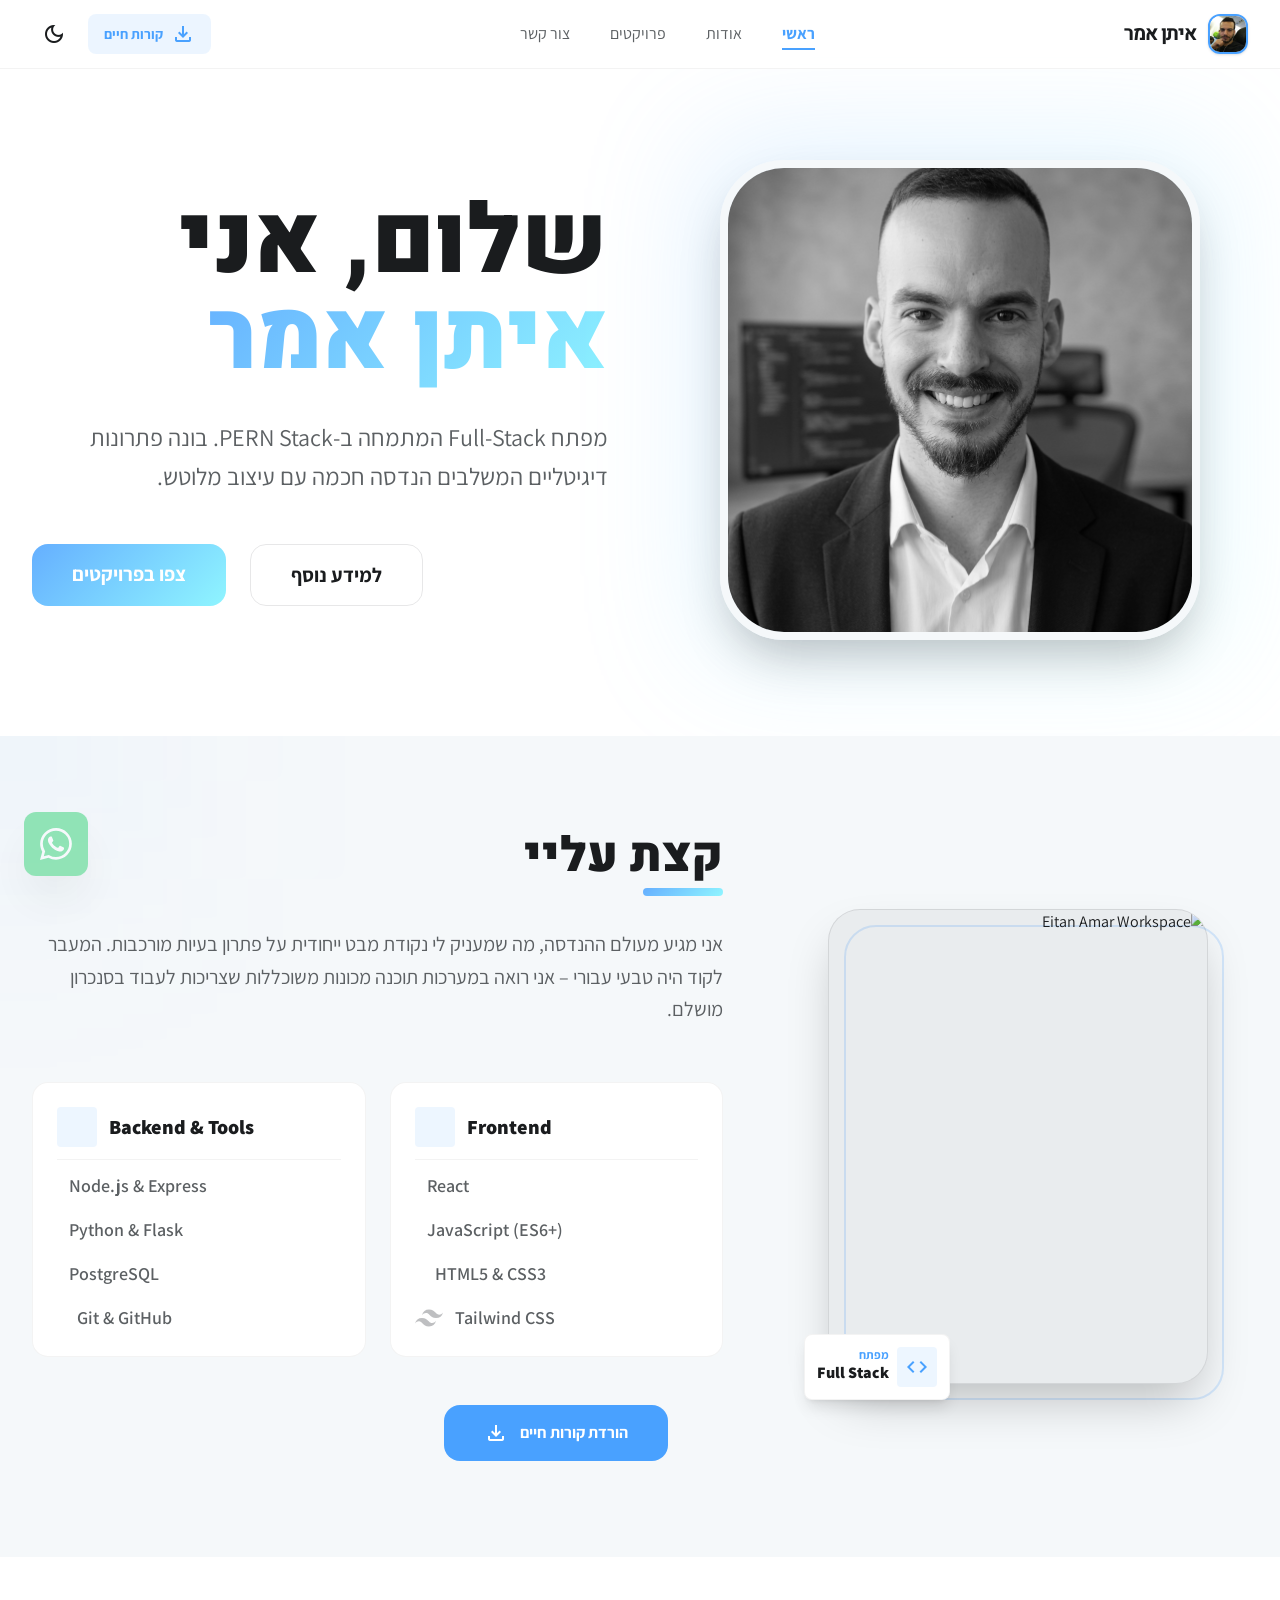
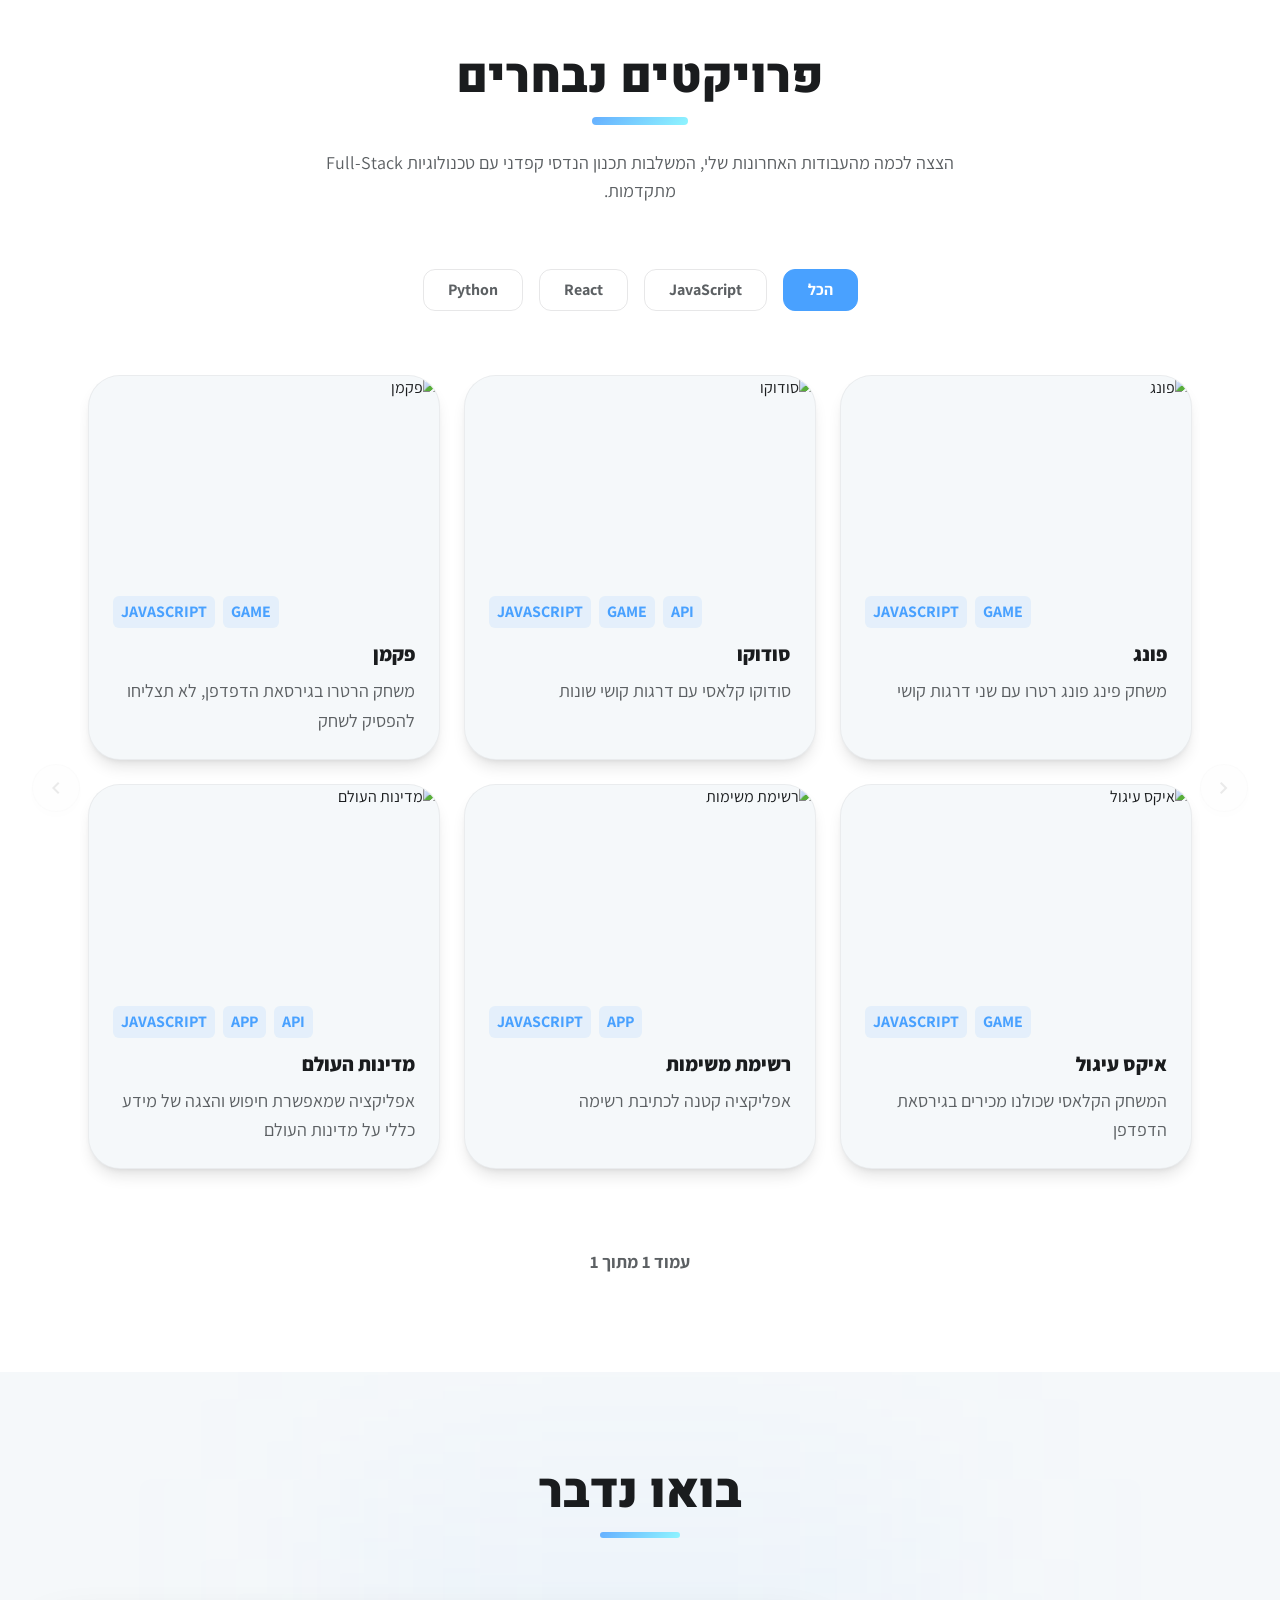
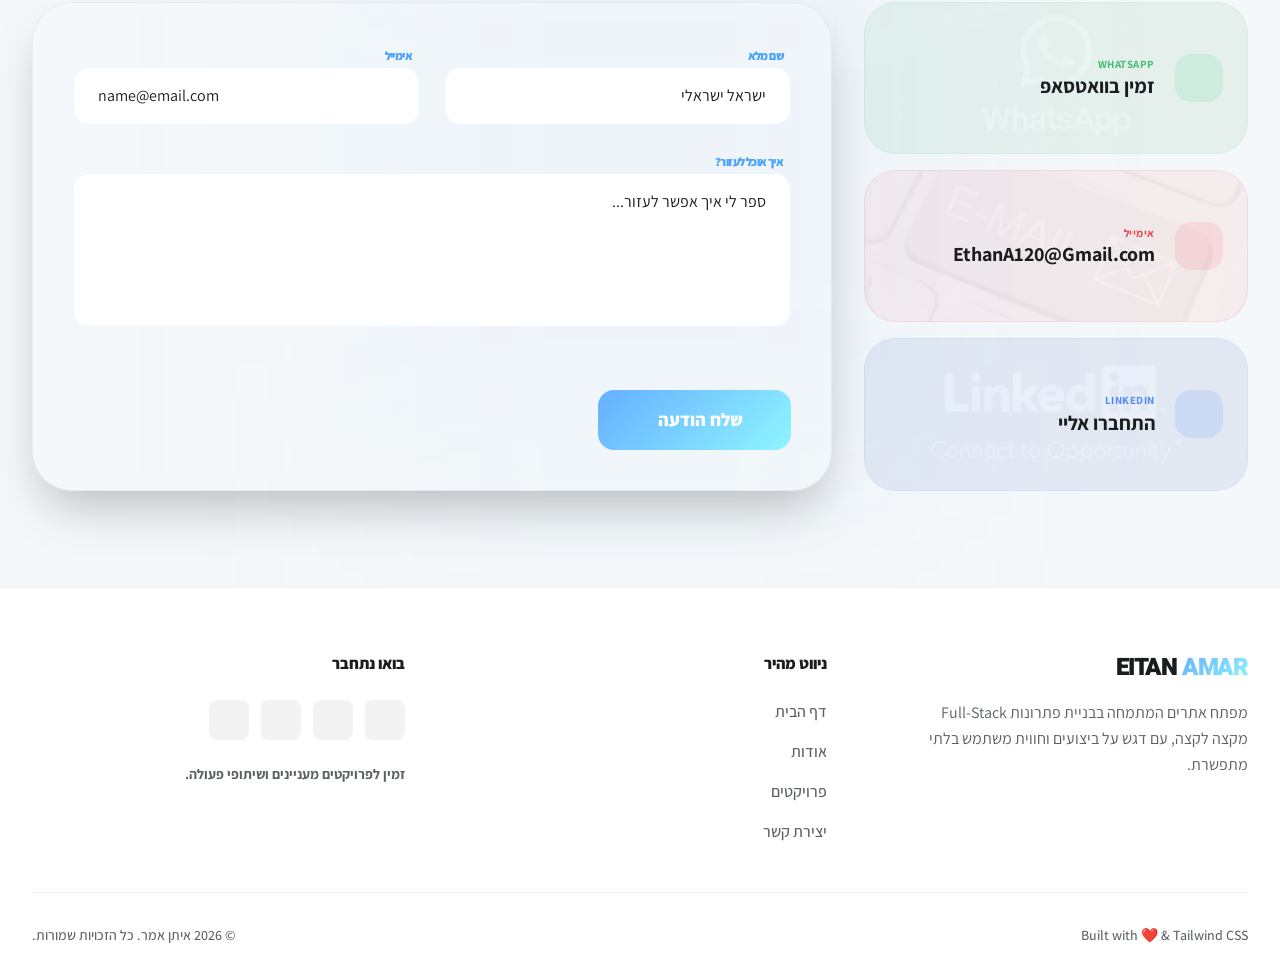
==== commit 3738c37c: "Pong Game Added" ====
--- a/index.html
+++ b/index.html
@@ -60,7 +60,7 @@
             קורות חיים
           </a>
           <!-- Light and Dark Toggle Button -->
-          <button id="theme-toggle"
+        <button id="theme-toggle" title="החלף מצב תצוגה"
             class="p-2.5 rounded-xl hover:bg-primary/10 transition-all duration-300 group flex items-center justify-center">
             <span id="theme-dark-icon"
               class="material-symbols-outlined text-on-surface group-hover:text-purple-400 group-hover:rotate-12 transition-all duration-300">
@@ -72,7 +72,7 @@
             </span>
           </button>
           <!-- Mobile Menu Button -->
-          <button id="mobile-menu-btn" class="md:hidden p-2 rounded-xl text-on-surface">
+        <button id="mobile-menu-btn" title="תפריט ניווט" class="md:hidden p-2 rounded-xl text-on-surface">
             <span class="material-symbols-outlined">menu</span>
           </button>
         </div>
@@ -323,7 +323,7 @@
         </div>
 
         <div class="projects-carousel-wrapper">
-          <button id="prev-page" class="nav-arrow prev" aria-label="הקודם">
+          <button id="prev-page" class="nav-arrow prev" aria-label="הקודם" title="הקודם">
             <span class="material-symbols-outlined">chevron_right</span>
           </button>
 
@@ -331,7 +331,7 @@
             <div id="projects-grid" class="flex md:grid md:grid-cols-2 lg:grid-cols-3 gap-6 pb-8"></div>
           </div>
 
-          <button id="next-page" class="nav-arrow next" aria-label="הבא">
+          <button id="next-page" class="nav-arrow next" aria-label="הבא" title="הבא">
             <span class="material-symbols-outlined">chevron_left</span>
           </button>
         </div>
